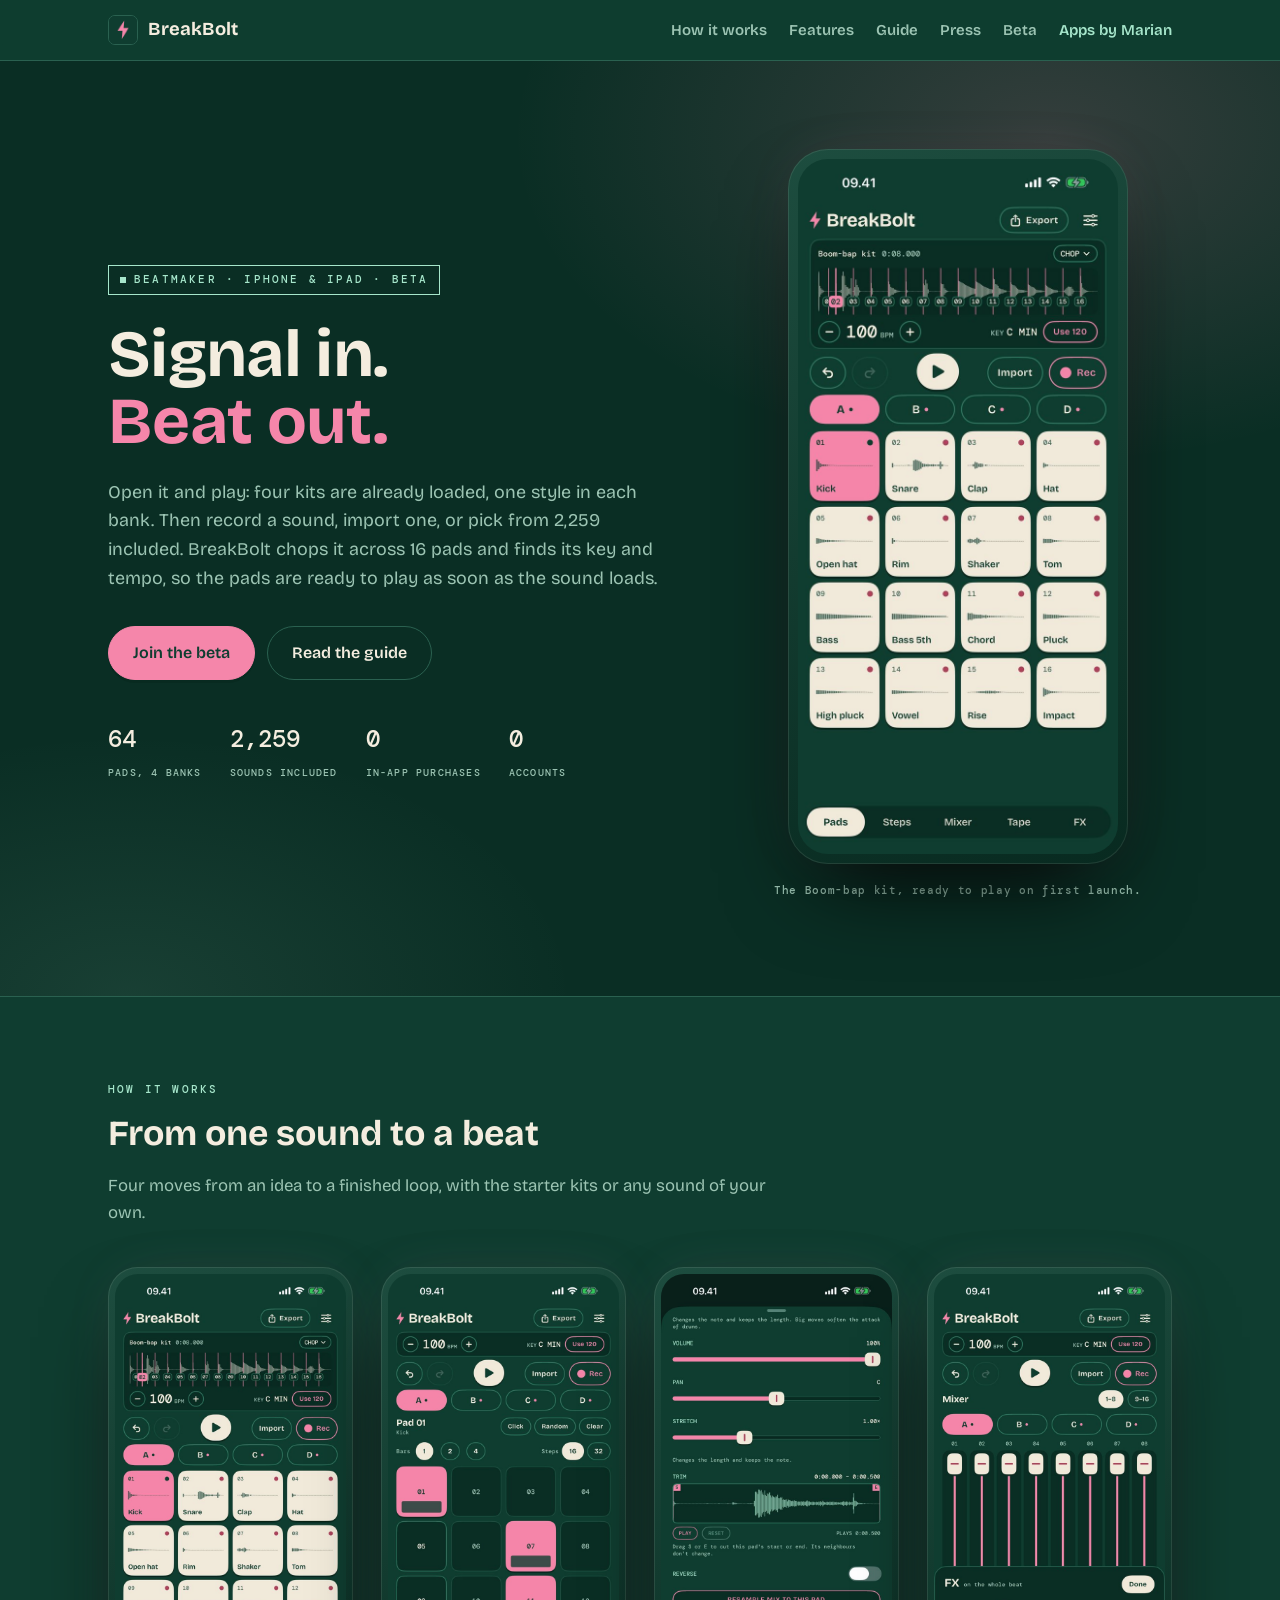
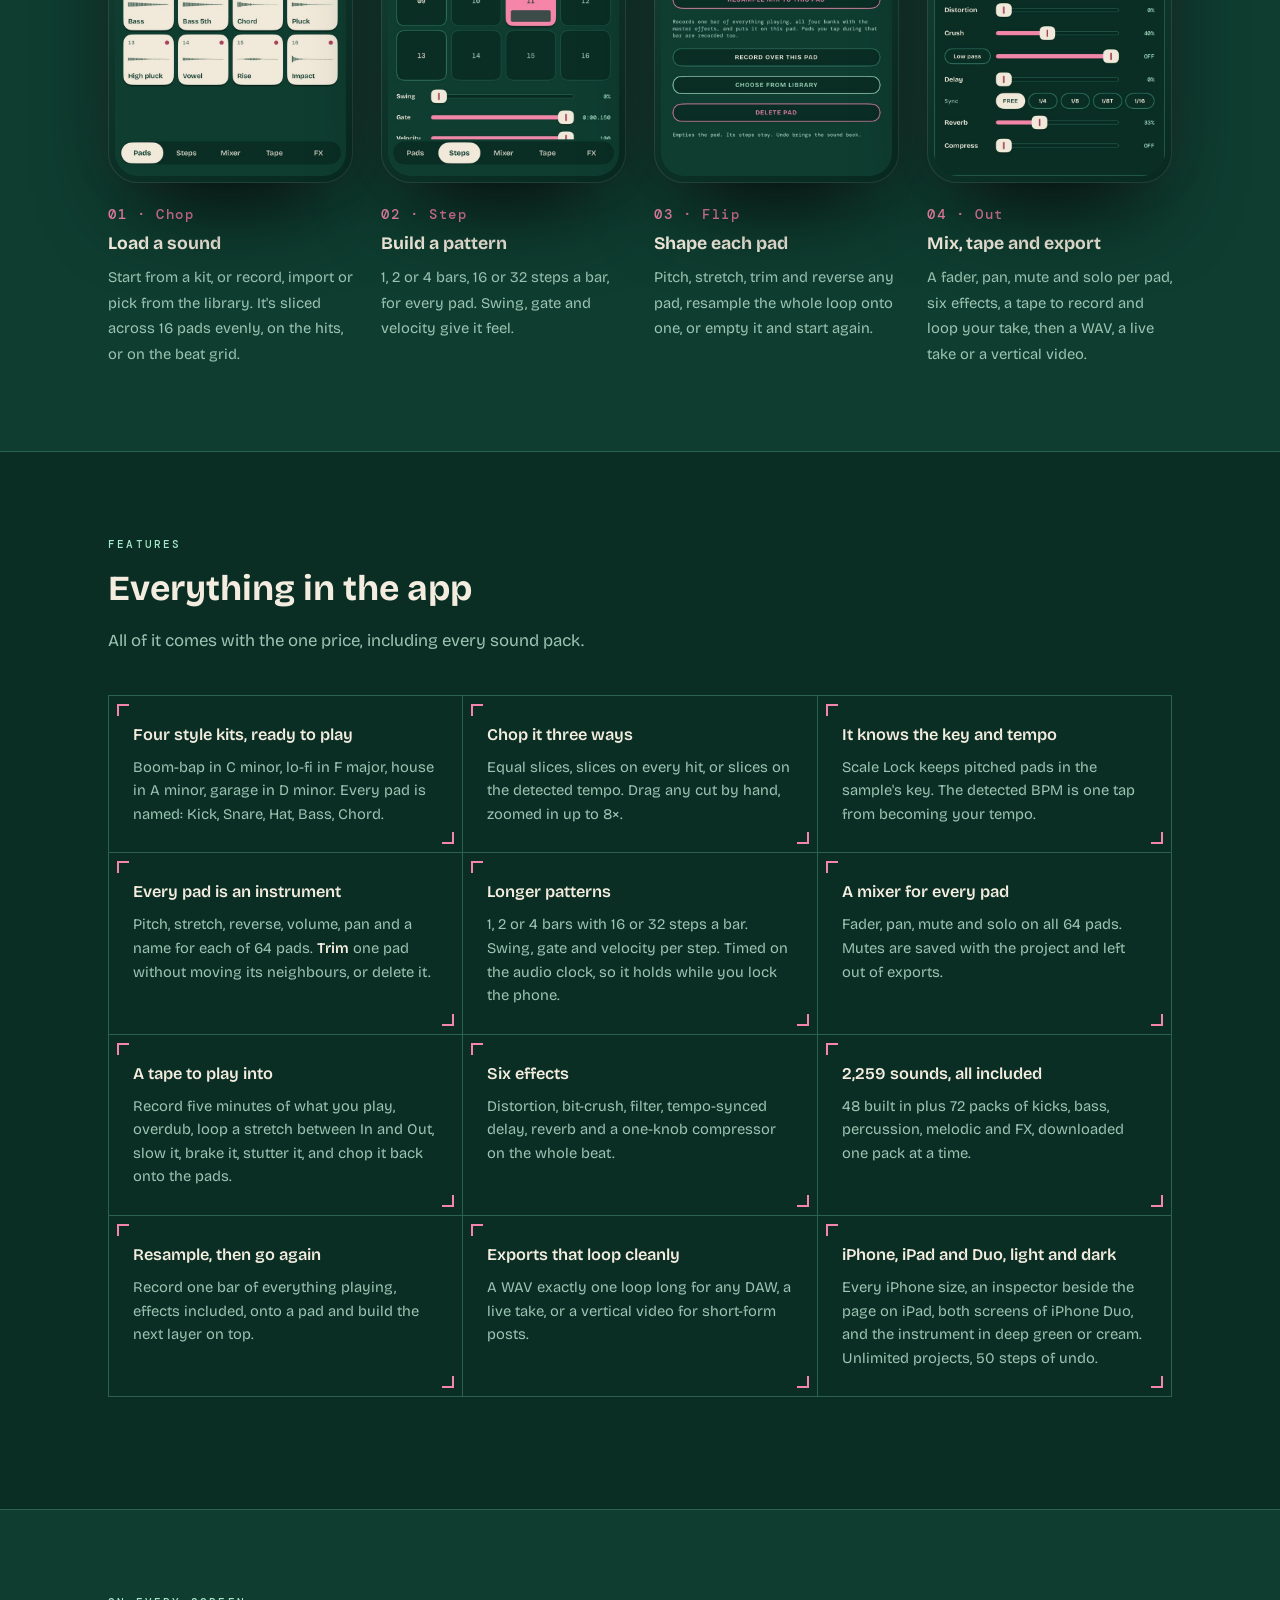
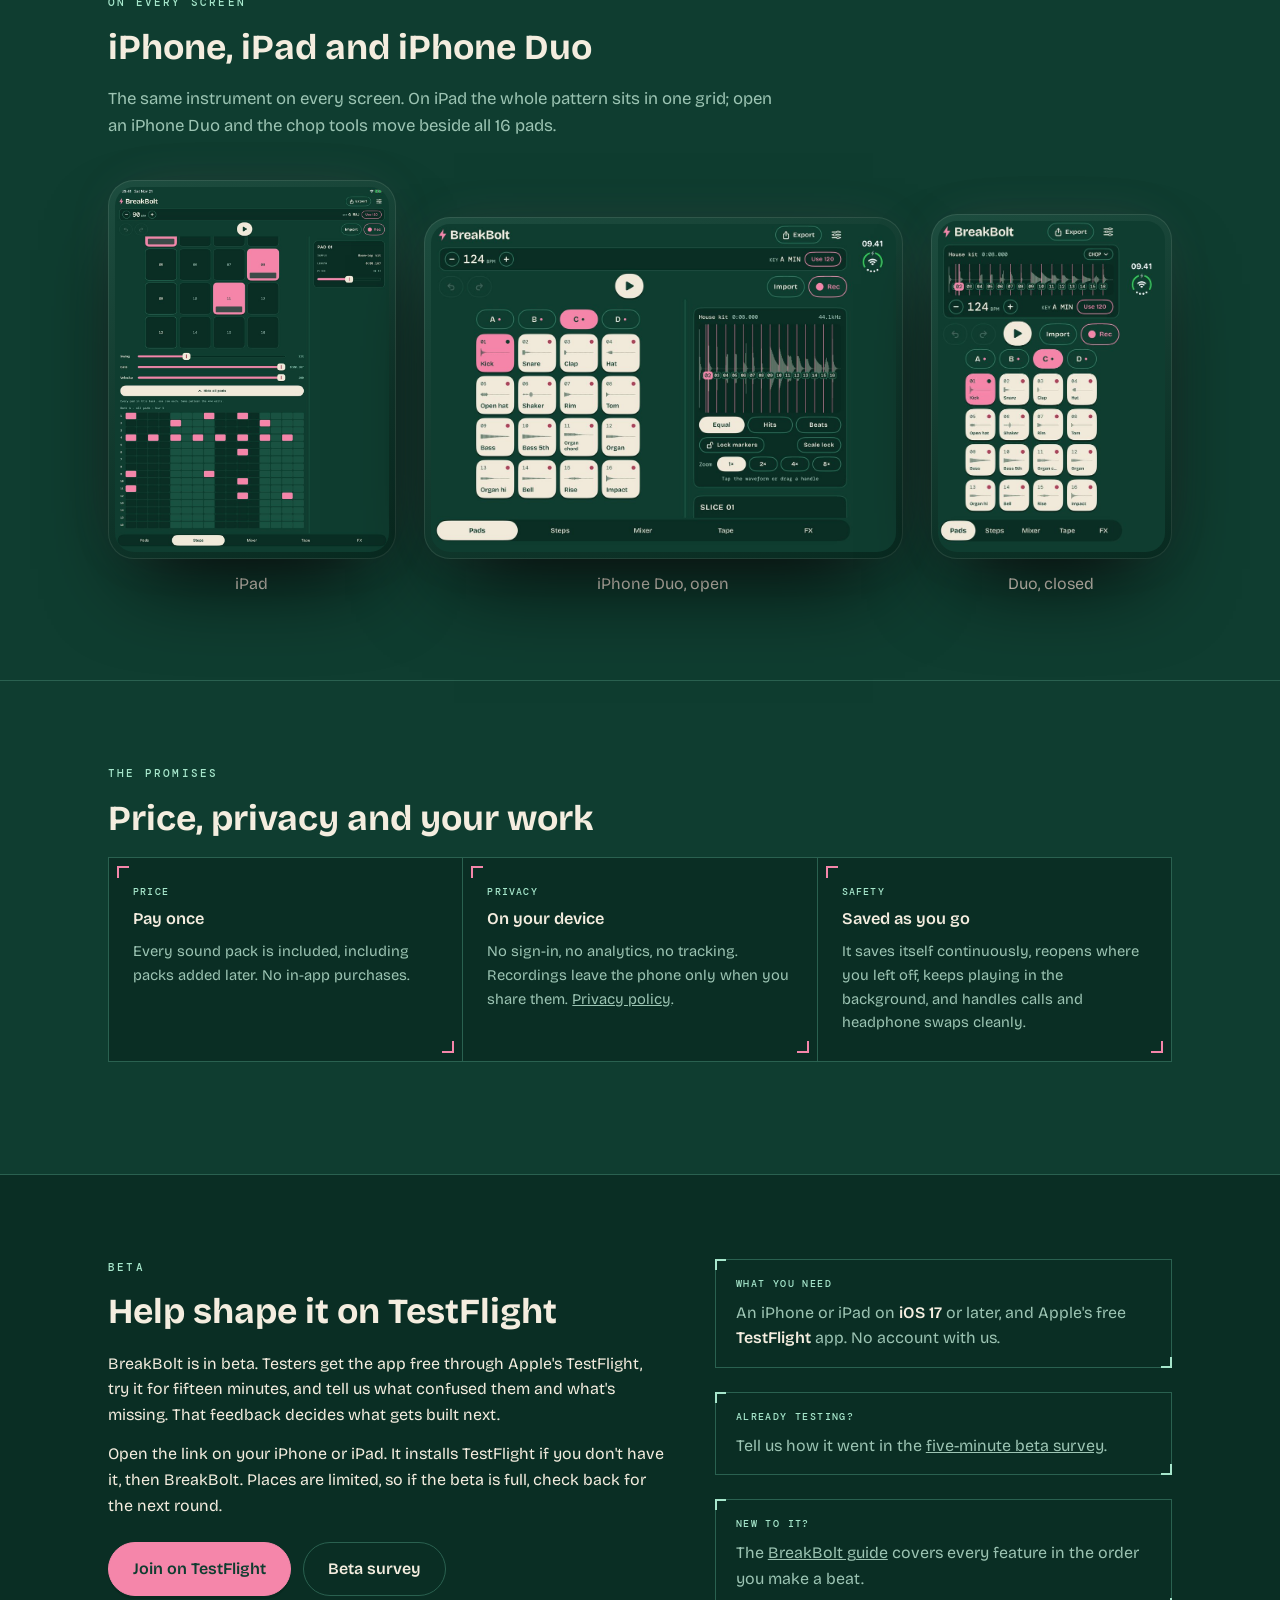
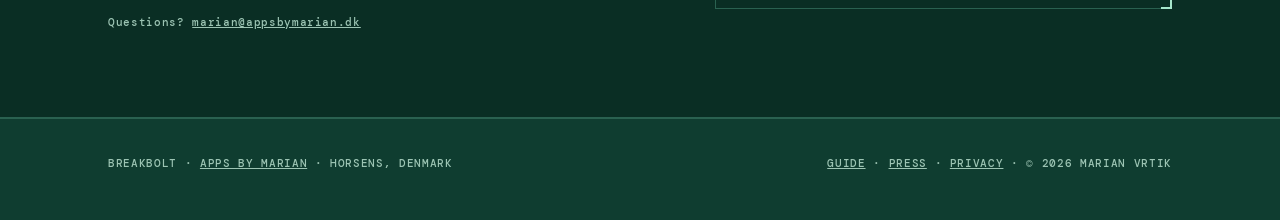
==== breakbolt/index.html @ 0536a969 "Version the stylesheet links so a CSS change shows at once GitHub Pages lets browsers keep style.css" ====
<!DOCTYPE html>
<html lang="en">
<head>
<meta charset="UTF-8">
<meta name="viewport" content="width=device-width, initial-scale=1.0">
<title>BreakBolt — Make beats from any sound</title>
<meta name="description" content="BreakBolt is a sample-chopping beatmaker for iPhone and iPad. Four style kits, any sound you record or import chopped across 16 pads, a step sequencer, mixer, tape and effects. No account, no subscription.">
<meta name="theme-color" content="#0F3D30">
<meta property="og:title" content="BreakBolt — Make beats from any sound">
<meta property="og:description" content="Chop any sound into 16 pads, tap out a beat, resample it, export it. On your iPhone or iPad.">
<meta property="og:image" content="https://appsbymarian.dk/breakbolt/assets/icon-1024.png">
<meta property="og:url" content="https://appsbymarian.dk/breakbolt/">
<link rel="icon" href="assets/icon-512.png" type="image/png">
<link rel="apple-touch-icon" href="assets/apple-touch-icon.png">
<link rel="preload" href="assets/fonts/BricolageGrotesque-Bold.ttf" as="font" type="font/ttf" crossorigin>
<link rel="stylesheet" href="style.css?v=20261121">
</head>
<body>

<header class="topbar">
  <div class="wrap">
    <a class="logo" href="./"><img src="assets/icon-512.png" alt="">BreakBolt</a>
    <nav class="topnav" aria-label="BreakBolt">
      <a href="#how">How it works</a>
      <a href="#features">Features</a>
      <a href="guide.html" class="keep">Guide</a>
      <a href="press.html" class="keep">Press</a>
      <a href="#beta" class="keep">Beta</a>
      <a href="../" class="studio">Apps by Marian</a>
    </nav>
  </div>
</header>

<main>

<section class="hero scanbg">
  <div class="wrap">
    <div>
      <p class="kicker">BEATMAKER · IPHONE &amp; IPAD · BETA</p>
      <h1 class="headline">Signal in.<br><span class="accent">Beat out.</span></h1>
      <p class="sub">Open it and play: four kits are already loaded, one style in each bank. Then record a sound, import one, or pick from 2,259 included. BreakBolt chops it across 16 pads and finds its key and tempo, so the pads are ready to play as soon as the sound loads.</p>
      <div class="cta-row">
        <a class="btn primary" href="https://testflight.apple.com/join/3ja1cPsu" rel="noopener">Join the beta</a>
        <a class="btn" href="guide.html">Read the guide</a>
      </div>
      <div class="stats">
        <div class="stat"><span class="n">64</span><span class="l">Pads, 4 banks</span></div>
        <div class="stat"><span class="n">2,259</span><span class="l">Sounds included</span></div>
        <div class="stat"><span class="n">0</span><span class="l">In-app purchases</span></div>
        <div class="stat"><span class="n">0</span><span class="l">Accounts</span></div>
      </div>
    </div>
    <div>
      <div class="device app">
        <div class="screen"><img src="assets/gm-pads.jpg" alt="BreakBolt's Pads page with the Boom-bap kit loaded: a chopped waveform above 16 named pads, Kick, Snare, Clap, Hat and more" fetchpriority="high"></div>
      </div>
      <p class="video-note">The Boom-bap kit, ready to play on first launch.</p>
    </div>
  </div>
</section>

<section id="how">
  <div class="wrap">
    <p class="eyebrow">HOW IT WORKS</p>
    <h2 class="h2">From one sound to a beat</h2>
    <p class="lead">Four moves from an idea to a finished loop, with the starter kits or any sound of your own.</p>
    <div class="flow">
      <figure>
        <div class="device app"><div class="screen"><img src="assets/gm-pads.jpg" alt="The Pads page: a waveform cut into 16 slices above 16 named pads" loading="lazy"></div></div>
        <figcaption><span class="n">01 · Chop</span><span class="t">Load a sound</span><span class="d">Start from a kit, or record, import or pick from the library. It's sliced across 16 pads evenly, on the hits, or on the beat grid.</span></figcaption>
      </figure>
      <figure>
        <div class="device app"><div class="screen"><img src="assets/gm-steps.jpg" alt="The Steps page: 16 steps for the selected pad, with bars, steps per bar, swing, gate and velocity" loading="lazy"></div></div>
        <figcaption><span class="n">02 · Step</span><span class="t">Build a pattern</span><span class="d">1, 2 or 4 bars, 16 or 32 steps a bar, for every pad. Swing, gate and velocity give it feel.</span></figcaption>
      </figure>
      <figure>
        <div class="device app"><div class="screen"><img src="assets/gm-pad.jpg" alt="A pad's settings: pitch, volume, pan, stretch, trim, reverse, resample, and delete pad" loading="lazy"></div></div>
        <figcaption><span class="n">03 · Flip</span><span class="t">Shape each pad</span><span class="d">Pitch, stretch, trim and reverse any pad, resample the whole loop onto one, or empty it and start again.</span></figcaption>
      </figure>
      <figure>
        <div class="device app"><div class="screen"><img src="assets/gm-fx.jpg" alt="The Mixer with a fader per pad, and the FX panel: distortion, crush, filter, delay, reverb and compress" loading="lazy"></div></div>
        <figcaption><span class="n">04 · Out</span><span class="t">Mix, tape and export</span><span class="d">A fader, pan, mute and solo per pad, six effects, a tape to record and loop your take, then a WAV, a live take or a vertical video.</span></figcaption>
      </figure>
    </div>
  </div>
</section>

<section id="features" class="scanbg">
  <div class="wrap">
    <p class="eyebrow">FEATURES</p>
    <h2 class="h2">Everything in the app</h2>
    <p class="lead">All of it comes with the one price, including every sound pack.</p>
    <div class="fgrid">
      <div class="fcard"><p class="ft">Four style kits, ready to play</p><p class="fd">Boom-bap in C minor, lo-fi in F major, house in A minor, garage in D minor. Every pad is named: Kick, Snare, Hat, Bass, Chord.</p></div>
      <div class="fcard"><p class="ft">Chop it three ways</p><p class="fd">Equal slices, slices on every hit, or slices on the detected tempo. Drag any cut by hand, zoomed in up to 8×.</p></div>
      <div class="fcard"><p class="ft">It knows the key and tempo</p><p class="fd">Scale Lock keeps pitched pads in the sample's key. The detected BPM is one tap from becoming your tempo.</p></div>
      <div class="fcard"><p class="ft">Every pad is an instrument</p><p class="fd">Pitch, stretch, reverse, volume, pan and a name for each of 64 pads. <b>Trim</b> one pad without moving its neighbours, or delete it.</p></div>
      <div class="fcard"><p class="ft">Longer patterns</p><p class="fd">1, 2 or 4 bars with 16 or 32 steps a bar. Swing, gate and velocity per step. Timed on the audio clock, so it holds while you lock the phone.</p></div>
      <div class="fcard"><p class="ft">A mixer for every pad</p><p class="fd">Fader, pan, mute and solo on all 64 pads. Mutes are saved with the project and left out of exports.</p></div>
      <div class="fcard"><p class="ft">A tape to play into</p><p class="fd">Record five minutes of what you play, overdub, loop a stretch between In and Out, slow it, brake it, stutter it, and chop it back onto the pads.</p></div>
      <div class="fcard"><p class="ft">Six effects</p><p class="fd">Distortion, bit-crush, filter, tempo-synced delay, reverb and a one-knob compressor on the whole beat.</p></div>
      <div class="fcard"><p class="ft">2,259 sounds, all included</p><p class="fd">48 built in plus 72 packs of kicks, bass, percussion, melodic and FX, downloaded one pack at a time.</p></div>
      <div class="fcard"><p class="ft">Resample, then go again</p><p class="fd">Record one bar of everything playing, effects included, onto a pad and build the next layer on top.</p></div>
      <div class="fcard"><p class="ft">Exports that loop cleanly</p><p class="fd">A WAV exactly one loop long for any DAW, a live take, or a vertical video for short-form posts.</p></div>
      <div class="fcard"><p class="ft">iPhone, iPad and Duo, light and dark</p><p class="fd">Every iPhone size, an inspector beside the page on iPad, both screens of iPhone Duo, and the instrument in deep green or cream. Unlimited projects, 50 steps of undo.</p></div>
    </div>
  </div>
</section>

<section id="screens">
  <div class="wrap">
    <p class="eyebrow">ON EVERY SCREEN</p>
    <h2 class="h2">iPhone, iPad and iPhone Duo</h2>
    <p class="lead">The same instrument on every screen. On iPad the whole pattern sits in one grid; open an iPhone Duo and the chop tools move beside all 16 pads.</p>
    <div class="screens">
      <figure>
        <div class="device ipad"><div class="screen"><img src="assets/gm-ipad.jpg" alt="BreakBolt on iPad: the boom-bap pattern with every pad's row in one grid" loading="lazy"></div></div>
        <figcaption><span class="t">iPad</span></figcaption>
      </figure>
      <figure>
        <div class="device duo-open"><div class="screen"><img src="assets/gm-duo-open.jpg" alt="BreakBolt on an open iPhone Duo: 16 named pads beside the chop waveform" loading="lazy"></div></div>
        <figcaption><span class="t">iPhone Duo, open</span></figcaption>
      </figure>
      <figure>
        <div class="device duo-closed"><div class="screen"><img src="assets/gm-duo-closed.jpg" alt="BreakBolt on the iPhone Duo's outer screen: all 16 pads" loading="lazy"></div></div>
        <figcaption><span class="t">Duo, closed</span></figcaption>
      </figure>
    </div>
  </div>
</section>

<section>
  <div class="wrap">
    <p class="eyebrow">THE PROMISES</p>
    <h2 class="h2">Price, privacy and your work</h2>
    <div class="fgrid">
      <div class="fcard"><p class="tag">Price</p><p class="ft">Pay once</p><p class="fd">Every sound pack is included, including packs added later. No in-app purchases.</p></div>
      <div class="fcard"><p class="tag">Privacy</p><p class="ft">On your device</p><p class="fd">No sign-in, no analytics, no tracking. Recordings leave the phone only when you share them. <a href="privacy.html">Privacy policy</a>.</p></div>
      <div class="fcard"><p class="tag">Safety</p><p class="ft">Saved as you go</p><p class="fd">It saves itself continuously, reopens where you left off, keeps playing in the background, and handles calls and headphone swaps cleanly.</p></div>
    </div>
  </div>
</section>

<section id="beta" class="scanbg">
  <div class="wrap beta">
    <div>
      <p class="eyebrow">BETA</p>
      <h2 class="h2">Help shape it on TestFlight</h2>
      <div class="prose">
        <p>BreakBolt is in beta. Testers get the app free through Apple's TestFlight, try it for fifteen minutes, and tell us what confused them and what's missing. That feedback decides what gets built next.</p>
        <p>Open the link on your iPhone or iPad. It installs TestFlight if you don't have it, then BreakBolt. Places are limited, so if the beta is full, check back for the next round.</p>
      </div>
      <div class="cta-row" style="margin:24px 0 0">
        <a class="btn primary" href="https://testflight.apple.com/join/3ja1cPsu" rel="noopener">Join on TestFlight</a>
        <a class="btn" href="https://forms.gle/en4h8hS5GENnsrTa8" rel="noopener">Beta survey</a>
      </div>
      <p class="video-note" style="text-align:left">Questions? <a href="mailto:marian@appsbymarian.dk">marian@appsbymarian.dk</a></p>
    </div>
    <div>
      <div class="note">
        <p class="nl">What you need</p>
        <p>An iPhone or iPad on <b>iOS 17</b> or later, and Apple's free <b>TestFlight</b> app. No account with us.</p>
      </div>
      <div class="note">
        <p class="nl">Already testing?</p>
        <p>Tell us how it went in the <a href="https://forms.gle/en4h8hS5GENnsrTa8" rel="noopener">five-minute beta survey</a>.</p>
      </div>
      <div class="note">
        <p class="nl">New to it?</p>
        <p>The <a href="guide.html">BreakBolt guide</a> covers every feature in the order you make a beat.</p>
      </div>
    </div>
  </div>
</section>

</main>

<footer class="sitefoot">
  <div class="wrap">
    <p>BREAKBOLT · <a href="../">APPS BY MARIAN</a> · HORSENS, DENMARK</p>
    <p><a href="guide.html">GUIDE</a> · <a href="press.html">PRESS</a> · <a href="privacy.html">PRIVACY</a> · © <span id="year">2026</span> MARIAN VRTIK</p>
  </div>
</footer>

<script>
  document.getElementById('year').textContent = new Date().getFullYear();
</script>

</body>
</html>
---- breakbolt/style.css ----
@font-face { font-family: "Bricolage Grotesque"; src: url(assets/fonts/BricolageGrotesque-Regular.ttf) format("truetype"); font-weight: 400; font-display: swap; }
@font-face { font-family: "Bricolage Grotesque"; src: url(assets/fonts/BricolageGrotesque-SemiBold.ttf) format("truetype"); font-weight: 500 600; font-display: swap; }
@font-face { font-family: "Bricolage Grotesque"; src: url(assets/fonts/BricolageGrotesque-Bold.ttf) format("truetype"); font-weight: 700; font-display: swap; }
@font-face { font-family: "DM Mono"; src: url(assets/fonts/DMMono-Medium.ttf) format("truetype"); font-weight: 400 500; font-display: swap; }
/* BreakBolt site: the app's "Green Machine" look, the dark theme of the
     instrument. Deep green body, cream keys and text, one pink accent for
     whatever is lit, mint for readouts. Same tokens as Sources/Design/Theme.swift. */
  :root {
    --void: #0F3D30;
    --panel: #0A2E24;
    --panel-2: #0C3529;
    --line: #2A6150;
    --signal: #F586AA;
    --signal-dim: #F586AA2E;
    --structure: #A6E6CB;
    --paper: #F4EDDF;
    --dim: #9CC4B3;
    --good: #A6E6CB;
    --warn: #F5C98A;
    --display: "Bricolage Grotesque", system-ui, sans-serif;
    --mono: "DM Mono", ui-monospace, "SF Mono", Menlo, monospace;
    color-scheme: dark;
  }
  * { box-sizing: border-box; }

  body {
    margin: 0;
    background: var(--void);
    color: var(--paper);
    font-family: var(--display);
    line-height: 1.6;
    -webkit-font-smoothing: antialiased;
  }
  .mono { font-family: var(--mono); }
  a { color: inherit; }
  :focus-visible { outline: 2px solid var(--structure); outline-offset: 2px; }

  .scanbg { background: var(--panel); }

  .wrap { max-width: 1120px; margin: 0 auto; padding-inline: 28px; }
  @media (max-width: 520px) { .wrap { padding-inline: 16px; } }

  /* ---------- HERO ---------- */
  .hero {
    position: relative;
    overflow: hidden;
    padding-block: 88px 96px;
    border-bottom: 1px solid var(--line);
  }
  .hero::before {
    content: "";
    position: absolute;
    inset: 0;
    background:
      radial-gradient(60% 50% at 82% 8%, var(--signal-dim), transparent 70%),
      radial-gradient(50% 40% at 10% 100%, #A6E6CB18, transparent 70%);
    pointer-events: none;
  }
  .hero .wrap {
    position: relative;
    display: grid;
    grid-template-columns: 1.15fr 0.85fr;
    gap: 56px;
    align-items: center;
  }
  .hero .wrap > * { min-width: 0; }
  @media (max-width: 860px) { .hero .wrap { grid-template-columns: 1fr; } .hero { padding-block: 56px 64px; } }

  .kicker {
    display: inline-flex;
    align-items: center;
    gap: 8px;
    font-family: var(--mono);
    font-size: 11px;
    letter-spacing: 0.2em;
    color: var(--structure);
    border: 1px solid var(--structure);
    padding: 5px 11px;
    margin: 0 0 26px;
  }
  .kicker::before { content: ""; width: 6px; height: 6px; background: var(--structure); display: inline-block; }

  h1.headline {
    font-size: clamp(2.4rem, 5.6vw, 4.1rem);
    font-weight: 700;
    letter-spacing: -0.01em;
    line-height: 1.03;
    margin: 0 0 22px;
    text-wrap: balance;
  }
  h1.headline .accent { color: var(--signal); }
  .sub { font-size: 1.12rem; color: var(--dim); max-width: 46ch; margin: 0 0 34px; }

  .stats { display: flex; gap: 28px; flex-wrap: wrap; }
  .stat .n { font-family: var(--mono); font-size: 1.5rem; color: var(--paper); display: block; font-variant-numeric: tabular-nums; }
  .stat .l { font-family: var(--mono); font-size: 10px; letter-spacing: 0.12em; color: var(--dim); text-transform: uppercase; }

  /* ---------- SECTIONS ---------- */
  section { padding-block: 84px; border-bottom: 1px solid var(--line); }
  section.tight { padding-block: 64px; }
  @media (max-width: 640px) { section { padding-block: 56px; } }
  .eyebrow {
    font-family: var(--mono);
    font-size: 11px;
    letter-spacing: 0.2em;
    text-transform: uppercase;
    color: var(--structure);
    margin: 0 0 16px;
  }
  .eyebrow .n { color: var(--signal); margin-right: 10px; }
  h2.h2 {
    font-size: clamp(1.6rem, 3.4vw, 2.2rem);
    font-weight: 700;
    line-height: 1.15;
    margin: 0 0 18px;
    text-wrap: balance;
  }
  h3.h3 {
    font-size: 1.12rem;
    font-weight: 600;
    margin: 36px 0 12px;
  }
  .lead { color: var(--dim); font-size: 1.05rem; max-width: 62ch; margin: 0 0 40px; }

  .prose { max-width: 68ch; }
  .prose p { margin: 0 0 14px; }
  .prose ul { margin: 0 0 18px; padding-left: 1.2em; }
  .prose li { margin-bottom: 8px; }
  .prose strong, .hl { color: var(--signal); font-weight: 600; }

  .kbd {
    font-family: var(--mono);
    font-size: 0.82em;
    background: var(--panel-2);
    border: 1px solid var(--line);
    padding: 1px 6px;
    white-space: nowrap;
  }

  /* feature grid with reticle corners */
  .fgrid {
    display: grid;
    grid-template-columns: repeat(3, 1fr);
    gap: 1px;
    background: var(--line);
    border: 1px solid var(--line);
    margin: 0 0 28px;
  }
  .fgrid.two { grid-template-columns: repeat(2, 1fr); }
  @media (max-width: 760px) { .fgrid { grid-template-columns: repeat(2, 1fr); } }
  @media (max-width: 480px) { .fgrid, .fgrid.two { grid-template-columns: 1fr; } }
  .fcard { position: relative; background: var(--panel); padding: 26px 24px; min-width: 0; }
  .fcard::before, .fcard::after { content: ""; position: absolute; width: 10px; height: 10px; }
  .fcard::before { top: 8px; left: 8px; border-top: 2px solid var(--signal); border-left: 2px solid var(--signal); }
  .fcard::after { bottom: 8px; right: 8px; border-bottom: 2px solid var(--signal); border-right: 2px solid var(--signal); }
  .fcard .ft { font-size: 1.02rem; font-weight: 600; margin: 0 0 8px; }
  .fcard .fd { color: var(--dim); font-size: 0.92rem; margin: 0; }
  .fcard .fd b { color: var(--paper); font-weight: 600; }
  .fcard .tag { font-family: var(--mono); font-size: 10px; letter-spacing: 0.12em; color: var(--structure); text-transform: uppercase; margin: 0 0 6px; }

  /* callout with cyan reticle */
  .note {
    position: relative;
    border: 1px solid var(--line);
    background: var(--panel);
    padding: 16px 20px;
    margin: 0 0 24px;
    max-width: 68ch;
  }
  .note::before, .note::after { content: ""; position: absolute; width: 9px; height: 9px; }
  .note::before { top: -1px; left: -1px; border-top: 2px solid var(--structure); border-left: 2px solid var(--structure); }
  .note::after { bottom: -1px; right: -1px; border-bottom: 2px solid var(--structure); border-right: 2px solid var(--structure); }
  .note .nl { font-family: var(--mono); font-size: 10px; letter-spacing: 0.14em; color: var(--structure); text-transform: uppercase; margin: 0 0 8px; }
  .note p { margin: 0; color: var(--dim); }
  .note p + p { margin-top: 8px; }
  .note b { color: var(--paper); font-weight: 600; }

  /* spec sheet: label / value rows */
  .specsheet { border: 1px solid var(--line); background: var(--panel); margin: 0 0 28px; }
  .specsheet .row {
    display: grid;
    grid-template-columns: 200px 1fr;
    gap: 20px;
    padding: 14px 20px;
    border-bottom: 1px solid var(--line);
    font-size: 0.92rem;
  }
  .specsheet .row > * { min-width: 0; }
  .specsheet .row:last-child { border-bottom: none; }
  @media (max-width: 640px) { .specsheet .row { grid-template-columns: 1fr; gap: 4px; } }
  .specsheet .k { font-family: var(--mono); color: var(--structure); font-size: 0.86rem; }
  .specsheet .v { color: var(--paper); }
  .specsheet .v .dim, .dim { color: var(--dim); }

  ol.steps { list-style: none; margin: 0 0 28px; padding: 0; counter-reset: step; max-width: 78ch; }
  ol.steps li {
    counter-increment: step;
    display: grid;
    grid-template-columns: 34px 1fr;
    gap: 14px;
    padding: 14px 0;
    border-bottom: 1px solid var(--line);
  }
  ol.steps li:last-child { border-bottom: none; }
  ol.steps li::before { content: counter(step, decimal-leading-zero); font-family: var(--mono); color: var(--signal); font-size: 0.9rem; }
  ol.steps li p { margin: 0; color: var(--dim); font-size: 0.92rem; }
  ol.steps li strong { color: var(--paper); }

  footer.foot {
    padding-block: 40px 60px;
    font-family: var(--mono);
    font-size: 11px;
    color: var(--dim);
    letter-spacing: 0.06em;
    text-align: center;
  }

  @media (prefers-reduced-motion: reduce) { * { transition: none !important; } }

  /* ---------- HANDBOOK ONLY ---------- */
  nav.toc {
    position: relative;
    border: 1px solid var(--line);
    background: var(--panel);
    padding: 16px 10px 12px;
  }
  nav.toc::before, nav.toc::after { content: ""; position: absolute; width: 10px; height: 10px; }
  nav.toc::before { top: -1px; left: -1px; border-top: 2px solid var(--signal); border-left: 2px solid var(--signal); }
  nav.toc::after { bottom: -1px; right: -1px; border-bottom: 2px solid var(--signal); border-right: 2px solid var(--signal); }
  nav.toc .toc-head { font-family: var(--mono); font-size: 10px; letter-spacing: 0.16em; color: var(--dim); margin: 0 10px 8px; }
  nav.toc ol { list-style: none; margin: 0; padding: 0; display: grid; grid-template-columns: 1fr 1fr; gap: 0 6px; }
  @media (max-width: 420px) { nav.toc ol { grid-template-columns: 1fr; } }
  nav.toc a { display: flex; gap: 10px; align-items: baseline; padding: 6px 10px; text-decoration: none; font-size: 0.88rem; }
  nav.toc a:hover, nav.toc a:focus-visible { background: var(--panel-2); color: var(--signal); outline: none; }
  nav.toc a .n { font-family: var(--mono); color: var(--signal); font-size: 0.78rem; flex-shrink: 0; }

  section[id] { scroll-margin-top: 12px; }
  .new {
    font-family: var(--mono);
    font-size: 10px;
    letter-spacing: 0.12em;
    color: var(--good);
    border: 1px solid var(--good);
    padding: 1px 6px;
    margin-left: 8px;
    vertical-align: 3px;
  }

  /* "Why it works this way": the design reasoning behind a step, in the
     signal colour so it reads apart from the cyan how-to notes. */
  .why {
    position: relative;
    border: 1px solid var(--line);
    border-left: 2px solid var(--signal);
    background: var(--panel);
    padding: 16px 20px;
    margin: 8px 0 0;
    max-width: 68ch;
  }
  .why .nl { font-family: var(--mono); font-size: 10px; letter-spacing: 0.14em; color: var(--signal); text-transform: uppercase; margin: 0 0 8px; }
  .why p { margin: 0; color: var(--dim); }
  .why p + p { margin-top: 8px; }
  .why b { color: var(--paper); font-weight: 600; }

/* ---------- SITE CHROME ---------- */
html { scroll-behavior: smooth; }
body { background: var(--void); }
img, video { max-width: 100%; }

.topbar {
  position: sticky;
  top: 0;
  z-index: 20;
  background: rgba(15, 61, 48, 0.9);
  backdrop-filter: blur(10px);
  -webkit-backdrop-filter: blur(10px);
  border-bottom: 1px solid var(--line);
}
.topbar .wrap { display: flex; align-items: center; justify-content: space-between; gap: 16px; height: 60px; }
.logo { display: inline-flex; align-items: center; gap: 10px; text-decoration: none; font-weight: 700; font-size: 1.15rem; white-space: nowrap; flex-shrink: 0; }
.logo img { width: 30px; height: 30px; border-radius: 7px; border: 1px solid var(--line); }
.topnav { display: flex; gap: 22px; align-items: center; font-family: var(--display); font-weight: 500; font-size: 15px; }
.topnav a { text-decoration: none; color: var(--dim); padding-block: 12px; }
.topnav a:hover, .topnav a[aria-current="page"] { color: var(--paper); }
.topnav .studio { color: var(--structure); }
@media (max-width: 720px) { .topnav a:not(.keep) { display: none; } .topnav { gap: 14px; font-size: 14px; } }

.btn {
  display: inline-flex; align-items: center; gap: 10px;
  font-family: var(--display); font-weight: 600; font-size: 1rem;
  padding: 13px 24px; text-decoration: none; border: 1.5px solid var(--line); border-radius: 999px; background: var(--panel); color: var(--paper);
  cursor: pointer; transition: border-color .15s, color .15s, background .15s;
}
.btn:hover { border-color: var(--paper); }
.btn.primary { background: var(--signal); border-color: var(--signal); color: var(--void); }
.btn.primary:hover { background: #F8A0BE; }
.btn.primary { box-shadow: 0 3px 0 #082A20; }
.cta-row { display: flex; flex-wrap: wrap; gap: 12px; margin: 0 0 40px; }

/* ---------- PHONE + VIDEO ---------- */
.device {
  position: relative;
  width: min(340px, 80vw);
  max-width: 100%;
  margin: 0 auto;
  padding: 10px;
  border-radius: 40px;
  background: linear-gradient(160deg, #1d4d3f, #082A20);
  box-shadow: 0 40px 90px -30px #000, 0 0 0 1px #F4EDDF1A inset, 0 0 60px -20px var(--signal-dim);
}
.device .screen { border-radius: 30px; overflow: hidden; background: #000; aspect-ratio: 1080 / 1920; }
.device.app .screen { aspect-ratio: 1320 / 2868; }
.device.app.legacy .screen { aspect-ratio: 1206 / 2622; }
.device video, .device img { display: block; width: 100%; height: 100%; object-fit: cover; }
.sound-toggle {
  position: absolute; right: 22px; bottom: 22px; z-index: 2;
  font-family: var(--mono); font-size: 11px; letter-spacing: 0.14em; text-transform: uppercase;
  color: var(--paper); background: rgba(15, 61, 48, 0.82); border: 1px solid var(--signal); border-radius: 999px; padding: 8px 12px; cursor: pointer;
}
.sound-toggle[aria-pressed="true"] { color: var(--void); background: var(--signal); }
.video-note { text-align: center; font-family: var(--mono); font-size: 11px; color: var(--dim); letter-spacing: 0.06em; margin: 18px 0 0; }

/* ---------- FLOW (the four moves) ---------- */
.flow { display: grid; grid-template-columns: repeat(4, 1fr); gap: 28px; }
@media (max-width: 960px) { .flow { grid-template-columns: repeat(2, 1fr); } }
@media (max-width: 560px) { .flow { grid-template-columns: 1fr; max-width: 340px; margin: 0 auto; } }
.flow figure { margin: 0; min-width: 0; }
.flow .device { width: 100%; padding: 7px; border-radius: 30px; }
.flow .device .screen { border-radius: 23px; }
.flow figcaption { margin-top: 18px; }
.flow .n { font-family: var(--mono); color: var(--signal); font-size: 0.85rem; letter-spacing: 0.12em; }
.flow .t { display: block; font-weight: 700; font-size: 1.1rem; margin: 4px 0 6px; }
.flow .d { color: var(--dim); font-size: 0.92rem; }

/* ---------- BETA ---------- */
.beta { display: grid; grid-template-columns: 1.1fr 0.9fr; gap: 48px; align-items: start; }
.beta > * { min-width: 0; }
@media (max-width: 860px) { .beta { grid-template-columns: 1fr; } }
.copyline { display: flex; flex-wrap: wrap; gap: 10px; align-items: center; margin: 18px 0 0; }
.copyline code { font-family: var(--mono); font-size: 1.05rem; color: var(--paper); background: var(--panel-2); border: 1px solid var(--line); padding: 10px 14px; user-select: all; overflow-wrap: anywhere; }

/* ---------- FOOTER ---------- */
.sitefoot { border-top: 1px solid var(--line); padding-block: 36px 48px; }
.sitefoot .wrap { display: flex; flex-wrap: wrap; justify-content: space-between; gap: 12px; font-family: var(--mono); font-size: 11px; letter-spacing: 0.06em; color: var(--dim); }
.sitefoot a { color: var(--dim); }
.sitefoot a:hover { color: var(--paper); }
.sitefoot p { margin: 0; }

/* ---------- POLICY ---------- */
.policy .prose h2 { font-size: 1.25rem; margin: 36px 0 10px; }
.policy .prose a { color: var(--structure); }
.updated { font-family: var(--mono); font-size: 12px; color: var(--dim); letter-spacing: 0.08em; margin: 0 0 32px; }

/* ---------- PRESS ---------- */
.specsheet a, .press-video a:not(.btn), .flow .dl, .press-icon a { color: var(--structure); }
.press-icon { margin: 0 auto; max-width: 320px; text-align: center; }
.press-icon img { display: block; width: 100%; height: auto; border-radius: 22%; border: 1px solid var(--line); box-shadow: 0 30px 80px -30px #000, 0 0 70px -20px var(--signal-dim); }
.press-icon figcaption { margin-top: 18px; font-family: var(--mono); font-size: 11px; letter-spacing: 0.06em; }

.copyblock { position: relative; border: 1px solid var(--line); background: var(--panel); margin: 0 0 16px; max-width: 78ch; }
.copyblock::before { content: ""; position: absolute; top: -1px; left: -1px; width: 9px; height: 9px; border-top: 2px solid var(--signal); border-left: 2px solid var(--signal); }
.cb-head { display: flex; justify-content: space-between; align-items: center; gap: 12px; padding: 10px 16px; border-bottom: 1px solid var(--line); }
.cb-name { font-family: var(--mono); font-size: 11px; letter-spacing: 0.14em; text-transform: uppercase; color: var(--structure); }
.cb-body { margin: 0; padding: 16px; color: var(--paper); }
.copybtn { font-family: var(--mono); font-size: 11px; letter-spacing: 0.14em; color: var(--paper); background: var(--panel-2); border: 1px solid var(--line); padding: 5px 10px; cursor: pointer; }
.copybtn:hover { border-color: var(--signal); color: var(--signal); }

.featlist { list-style: none; margin: 0; padding: 0; display: grid; grid-template-columns: repeat(2, 1fr); gap: 0 40px; max-width: 1000px; }
@media (max-width: 760px) { .featlist { grid-template-columns: 1fr; } }
.featlist li { position: relative; padding: 11px 0 11px 22px; border-bottom: 1px solid var(--line); color: var(--dim); font-size: 0.95rem; min-width: 0; }
.featlist li::before { content: ""; position: absolute; left: 0; top: 1.15em; width: 8px; height: 8px; background: var(--signal); }

.flow .dl { display: inline-block; font-family: var(--mono); font-size: 11px; letter-spacing: 0.08em; }
.press-video { display: grid; grid-template-columns: 220px 1fr; gap: 32px; align-items: center; margin-top: 56px; border: 1px solid var(--line); background: var(--panel); padding: 24px; }
.press-video > * { min-width: 0; }
@media (max-width: 640px) { .press-video { grid-template-columns: 1fr; } .press-video .poster { max-width: 220px; } }
.press-video .poster img { display: block; width: 100%; border-radius: 14px; border: 1px solid var(--line); }
.press-video .ft { font-weight: 600; font-size: 1.05rem; margin: 0 0 8px; }
.press-video .dim { margin: 0 0 18px; max-width: 60ch; }

/* On every screen: iPad, open Duo, closed Duo side by side. The closed
   Duo's outer screen is the left half of the open one (466 vs 951pt wide,
   about the same height), so its column is half the open one's. */
.screens { display: grid; grid-template-columns: 0.9fr 1.5fr 0.755fr; gap: 28px; align-items: end; margin-top: 36px; }
.screens figure { margin: 0; }
.screens .device { width: 100%; padding: 7px; border-radius: 26px; }
.screens .device .screen { border-radius: 19px; }
.device.ipad .screen { aspect-ratio: 2064 / 2752; }
.device.duo-open .screen { aspect-ratio: 2853 / 2007; }
.device.duo-closed .screen { aspect-ratio: 1398 / 2034; }
.screens figcaption { margin-top: 12px; text-align: center; }
@media (max-width: 760px) {
  .screens { grid-template-columns: 1fr; gap: 24px; }
  .screens figure:nth-child(3) { width: 51%; margin: 0 auto; }
}
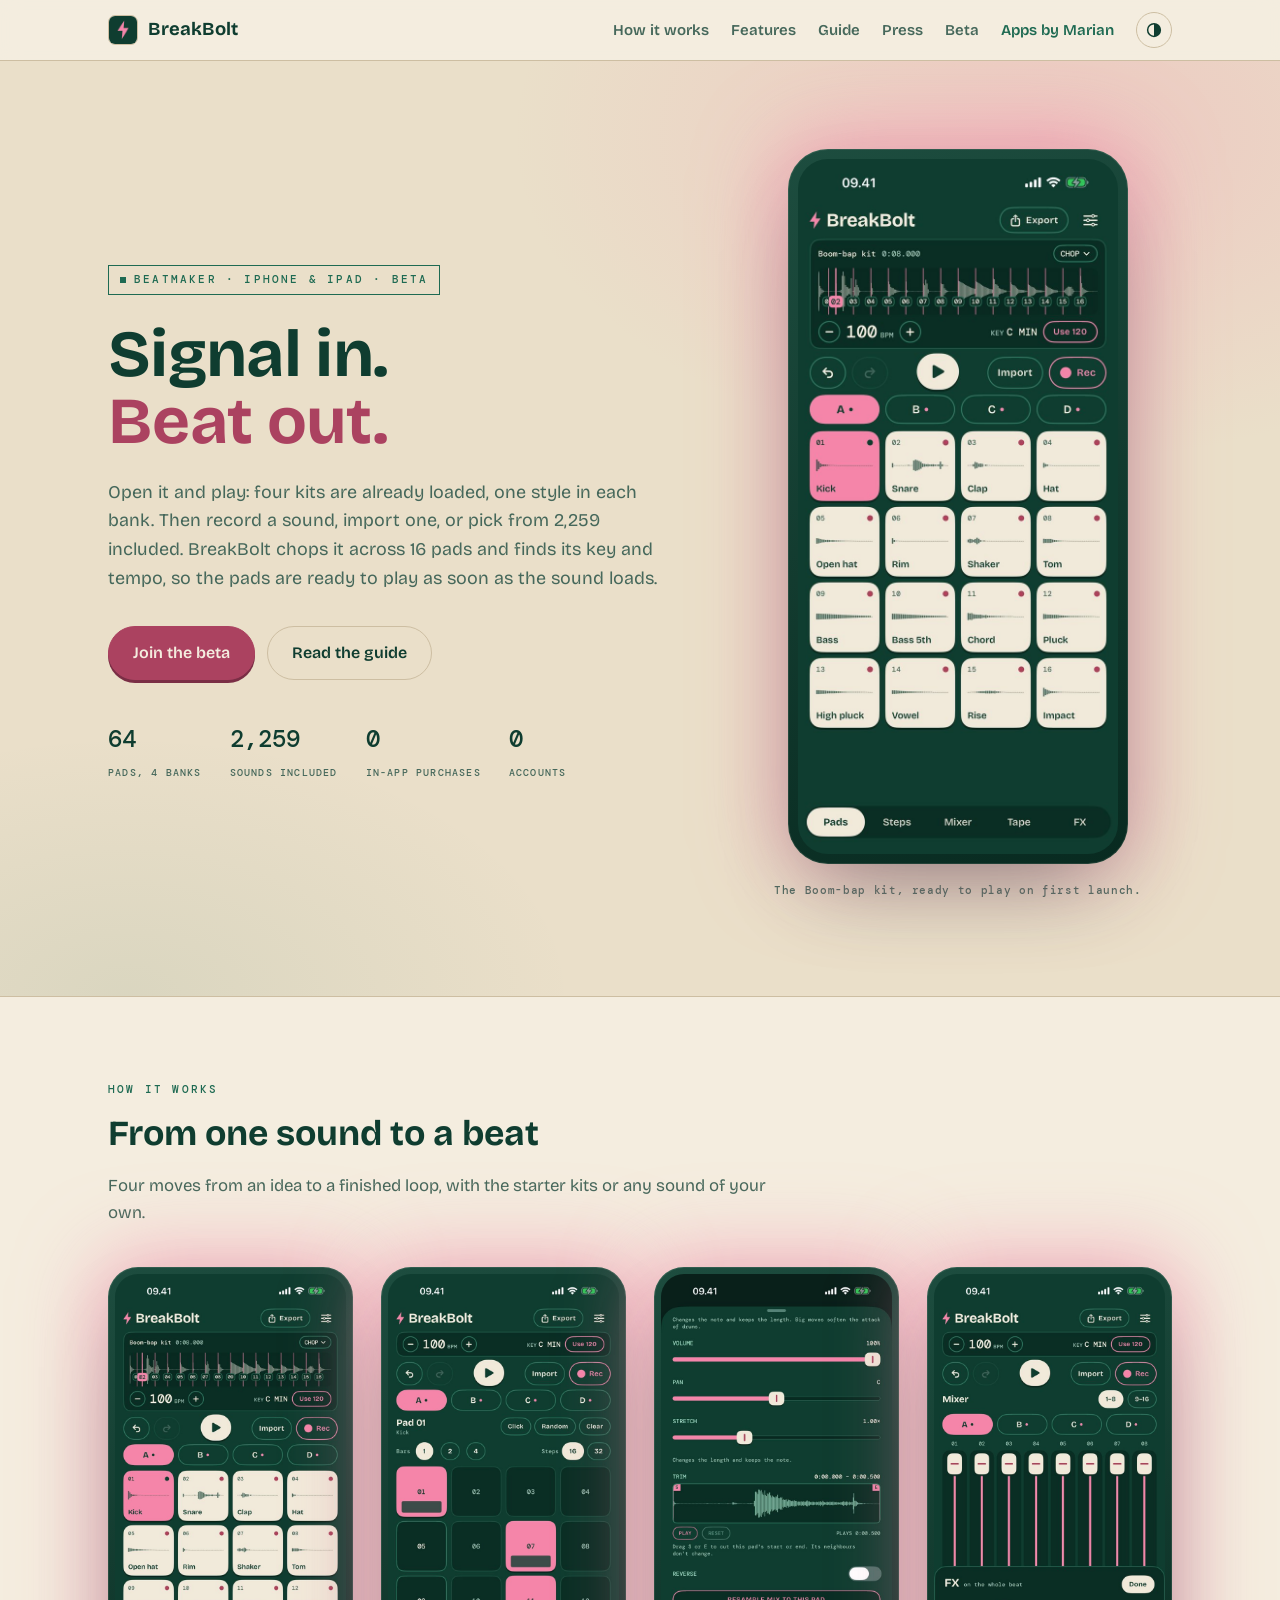
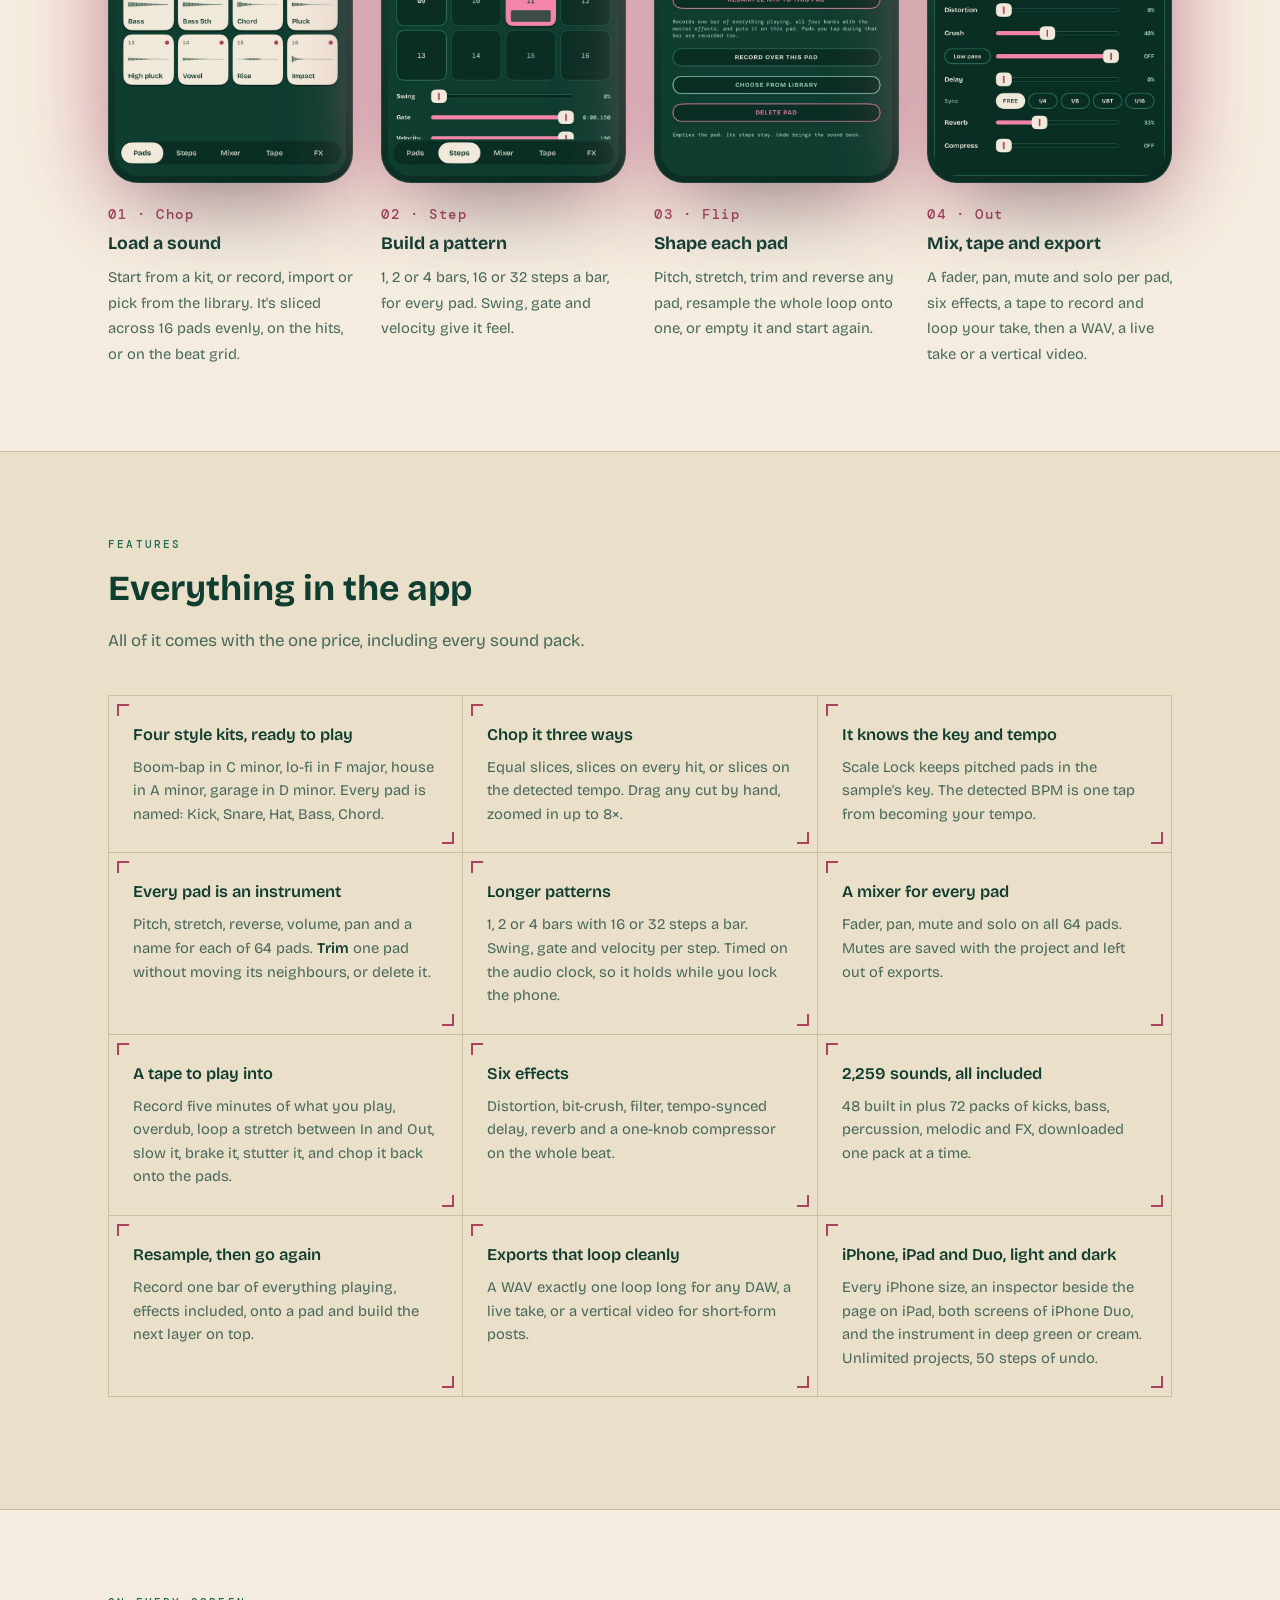
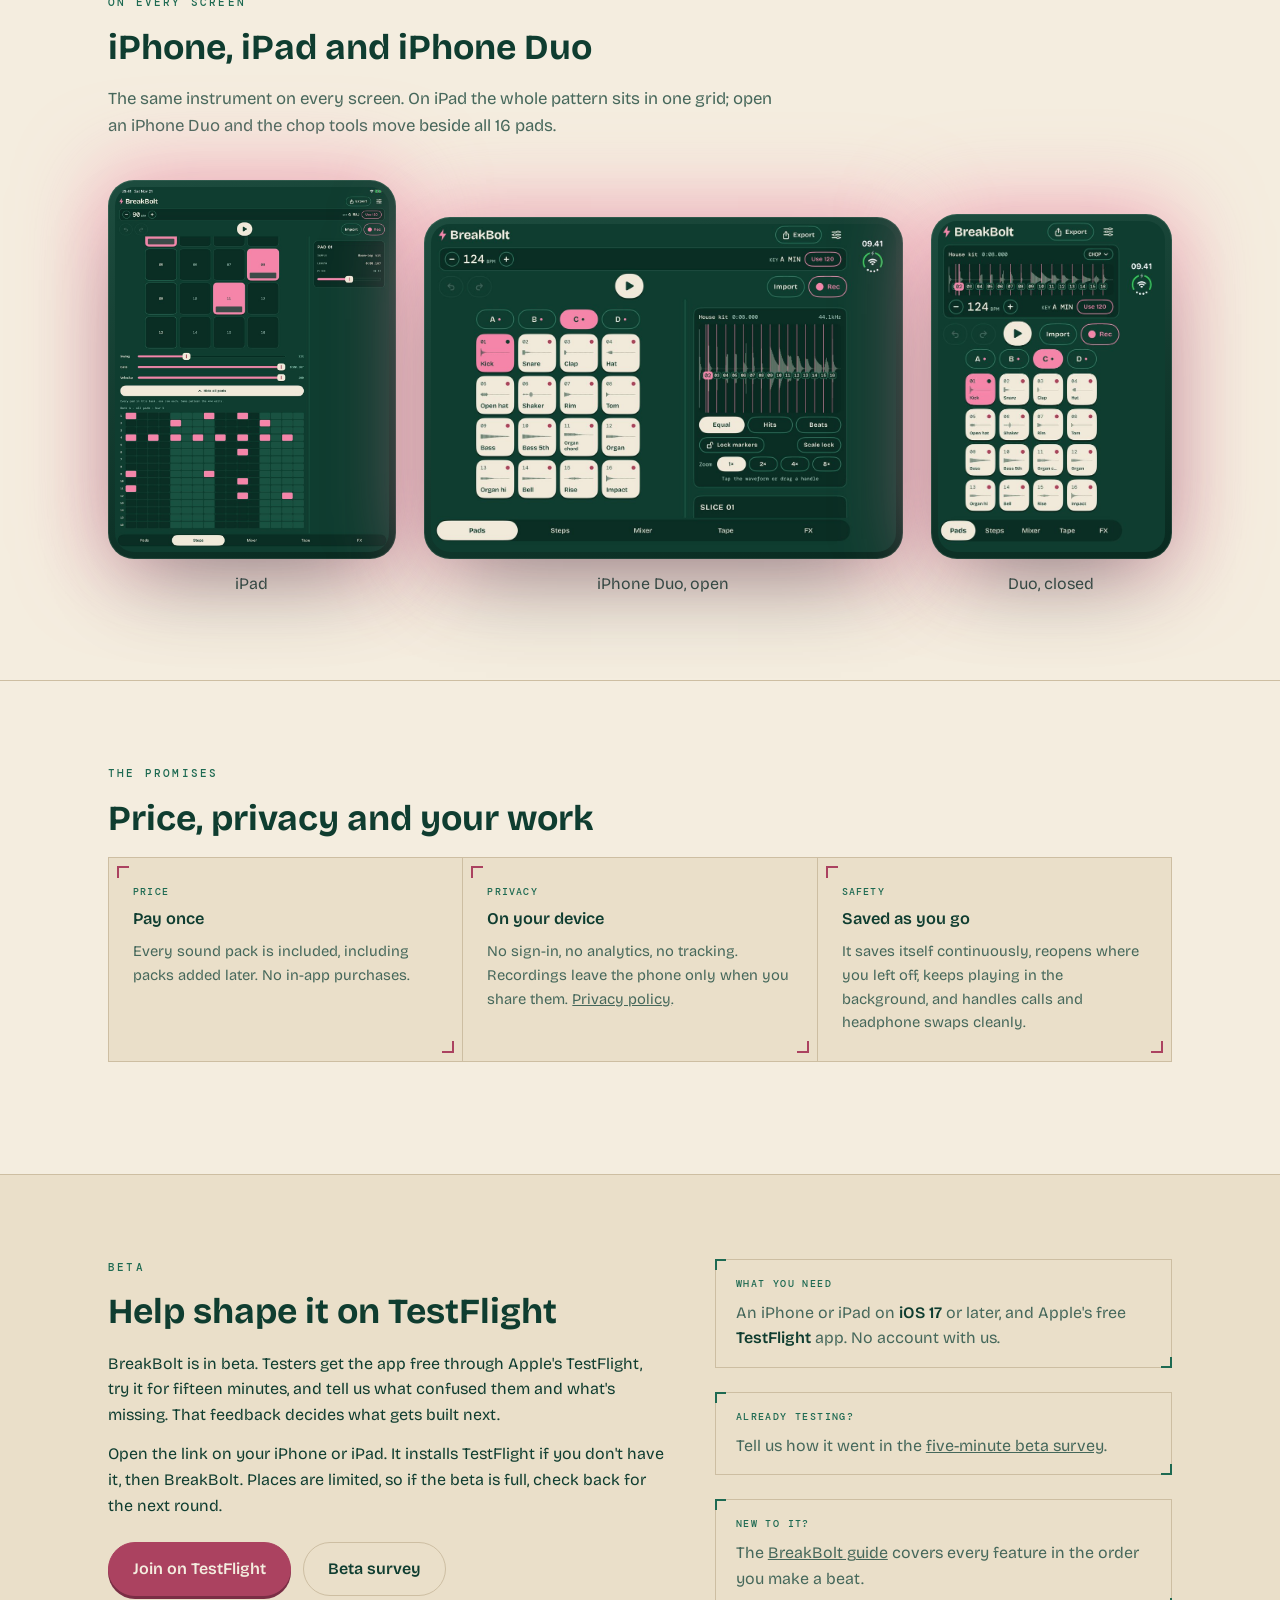
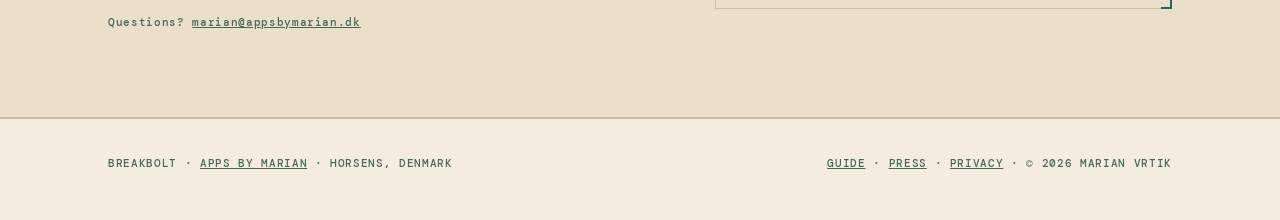
==== commit 70e2a90f: "BreakBolt site: light and dark mode, pink glow behind screenshots The site was the app's own deep gr" ====
--- a/breakbolt/index.html
+++ b/breakbolt/index.html
@@ -5,7 +5,9 @@
 <meta name="viewport" content="width=device-width, initial-scale=1.0">
 <title>BreakBolt — Make beats from any sound</title>
 <meta name="description" content="BreakBolt is a sample-chopping beatmaker for iPhone and iPad. Four style kits, any sound you record or import chopped across 16 pads, a step sequencer, mixer, tape and effects. No account, no subscription.">
-<meta name="theme-color" content="#0F3D30">
+<meta name="theme-color" content="#2E5E50" media="(prefers-color-scheme: dark)">
+<meta name="theme-color" content="#F4EDDF" media="(prefers-color-scheme: light)">
+<script>try{var t=localStorage.getItem("bb-theme");if(t==="light"||t==="dark")document.documentElement.dataset.theme=t}catch(e){}</script>
 <meta property="og:title" content="BreakBolt — Make beats from any sound">
 <meta property="og:description" content="Chop any sound into 16 pads, tap out a beat, resample it, export it. On your iPhone or iPad.">
 <meta property="og:image" content="https://appsbymarian.dk/breakbolt/assets/icon-1024.png">
@@ -13,7 +15,7 @@
 <link rel="icon" href="assets/icon-512.png" type="image/png">
 <link rel="apple-touch-icon" href="assets/apple-touch-icon.png">
 <link rel="preload" href="assets/fonts/BricolageGrotesque-Bold.ttf" as="font" type="font/ttf" crossorigin>
-<link rel="stylesheet" href="style.css?v=20261121">
+<link rel="stylesheet" href="style.css?v=20261122">
 </head>
 <body>
 
@@ -27,6 +29,7 @@
       <a href="press.html" class="keep">Press</a>
       <a href="#beta" class="keep">Beta</a>
       <a href="../" class="studio">Apps by Marian</a>
+      <button class="theme-toggle" type="button" aria-label="Switch light or dark mode"><svg viewBox="0 0 24 24" aria-hidden="true"><circle cx="12" cy="12" r="8.5" fill="none" stroke="currentColor" stroke-width="2"/><path d="M12 3.5a8.5 8.5 0 0 1 0 17z" fill="currentColor"/></svg></button>
     </nav>
   </div>
 </header>
@@ -186,5 +189,25 @@
   document.getElementById('year').textContent = new Date().getFullYear();
 </script>
 
+<script>
+// Light/dark switch: flips whatever is showing now and remembers it.
+(function () {
+  var b = document.querySelector(".theme-toggle");
+  if (!b) return;
+  function current() {
+    var t = document.documentElement.dataset.theme;
+    if (t) return t;
+    return matchMedia("(prefers-color-scheme: light)").matches ? "light" : "dark";
+  }
+  function label() { b.setAttribute("aria-label", current() === "light" ? "Switch to dark mode" : "Switch to light mode"); }
+  label();
+  b.addEventListener("click", function () {
+    var next = current() === "light" ? "dark" : "light";
+    document.documentElement.dataset.theme = next;
+    try { localStorage.setItem("bb-theme", next); } catch (e) {}
+    label();
+  });
+})();
+</script>
 </body>
 </html>
--- a/breakbolt/style.css
+++ b/breakbolt/style.css
@@ -2,24 +2,55 @@
 @font-face { font-family: "Bricolage Grotesque"; src: url(assets/fonts/BricolageGrotesque-SemiBold.ttf) format("truetype"); font-weight: 500 600; font-display: swap; }
 @font-face { font-family: "Bricolage Grotesque"; src: url(assets/fonts/BricolageGrotesque-Bold.ttf) format("truetype"); font-weight: 700; font-display: swap; }
 @font-face { font-family: "DM Mono"; src: url(assets/fonts/DMMono-Medium.ttf) format("truetype"); font-weight: 400 500; font-display: swap; }
-/* BreakBolt site: the app's "Green Machine" look, the dark theme of the
-     instrument. Deep green body, cream keys and text, one pink accent for
-     whatever is lit, mint for readouts. Same tokens as Sources/Design/Theme.swift. */
+/* BreakBolt site, in two themes. The app is deep green (#0F3D30), so the
+     site is not: dark mode is a lighter, softer green and light mode is
+     cream, and the app screenshots (always the app's dark theme) sit in
+     dark phone frames with a pink glow, so they stand out from either.
+     The theme follows the system unless the header switch picked one
+     (html[data-theme], saved in localStorage). */
   :root {
-    --void: #0F3D30;
-    --panel: #0A2E24;
-    --panel-2: #0C3529;
-    --line: #2A6150;
+    --void: #2E5E50;
+    --panel: #26503F;
+    --panel-2: #376B5C;
+    --line: #5A8F7D;
     --signal: #F586AA;
-    --signal-dim: #F586AA2E;
-    --structure: #A6E6CB;
-    --paper: #F4EDDF;
-    --dim: #9CC4B3;
-    --good: #A6E6CB;
+    --signal-dim: #F586AA33;
+    --signal-hover: #F8A0BE;
+    /* Pink for small text, and for text on a pink button: plain pink on
+       this lighter green is only 3.1:1. */
+    --signal-text: #FFD3E1;
+    --on-signal: #0F3D30;
+    --structure: #BFF0DA;
+    --paper: #F7F1E5;
+    --dim: #CFE3D9;
+    --good: #BFF0DA;
     --warn: #F5C98A;
+    --haze: #BFF0DA1F;
+    --topbar: rgba(46, 94, 80, 0.9);
+    --btn-shadow: #1B3F34;
+    --shadow: rgba(5, 25, 19, 0.75);
+    --glow: rgba(245, 134, 170, 0.6);
     --display: "Bricolage Grotesque", system-ui, sans-serif;
     --mono: "DM Mono", ui-monospace, "SF Mono", Menlo, monospace;
     color-scheme: dark;
+  }
+  @media (prefers-color-scheme: light) {
+    :root:not([data-theme="dark"]) {
+      --void: #F4EDDF; --panel: #EADFC9; --panel-2: #FBF7EF; --line: #CDBEA2;
+      --signal: #AB4260; --signal-dim: #F586AA40; --signal-hover: #C0536F; --signal-text: #9A3754; --on-signal: #F4EDDF;
+      --structure: #1E6A52; --paper: #0F3D30; --dim: #46685B; --good: #1E6A52; --warn: #9A5B12;
+      --haze: #1E6A5214; --topbar: rgba(244, 237, 223, 0.92); --btn-shadow: #7A2E45;
+      --shadow: rgba(15, 61, 48, 0.45); --glow: rgba(245, 134, 170, 0.6);
+      color-scheme: light;
+    }
+  }
+  :root[data-theme="light"] {
+    --void: #F4EDDF; --panel: #EADFC9; --panel-2: #FBF7EF; --line: #CDBEA2;
+    --signal: #AB4260; --signal-dim: #F586AA40; --signal-hover: #C0536F; --signal-text: #9A3754; --on-signal: #F4EDDF;
+    --structure: #1E6A52; --paper: #0F3D30; --dim: #46685B; --good: #1E6A52; --warn: #9A5B12;
+    --haze: #1E6A5214; --topbar: rgba(244, 237, 223, 0.92); --btn-shadow: #7A2E45;
+    --shadow: rgba(15, 61, 48, 0.45); --glow: rgba(245, 134, 170, 0.6);
+    color-scheme: light;
   }
   * { box-sizing: border-box; }
 
@@ -53,7 +84,7 @@
     inset: 0;
     background:
       radial-gradient(60% 50% at 82% 8%, var(--signal-dim), transparent 70%),
-      radial-gradient(50% 40% at 10% 100%, #A6E6CB18, transparent 70%);
+      radial-gradient(50% 40% at 10% 100%, var(--haze), transparent 70%);
     pointer-events: none;
   }
   .hero .wrap {
@@ -107,7 +138,7 @@
     color: var(--structure);
     margin: 0 0 16px;
   }
-  .eyebrow .n { color: var(--signal); margin-right: 10px; }
+  .eyebrow .n { color: var(--signal-text); margin-right: 10px; }
   h2.h2 {
     font-size: clamp(1.6rem, 3.4vw, 2.2rem);
     font-weight: 700;
@@ -126,7 +157,7 @@
   .prose p { margin: 0 0 14px; }
   .prose ul { margin: 0 0 18px; padding-left: 1.2em; }
   .prose li { margin-bottom: 8px; }
-  .prose strong, .hl { color: var(--signal); font-weight: 600; }
+  .prose strong, .hl { color: var(--signal-text); font-weight: 600; }
 
   .kbd {
     font-family: var(--mono);
@@ -202,7 +233,7 @@
     border-bottom: 1px solid var(--line);
   }
   ol.steps li:last-child { border-bottom: none; }
-  ol.steps li::before { content: counter(step, decimal-leading-zero); font-family: var(--mono); color: var(--signal); font-size: 0.9rem; }
+  ol.steps li::before { content: counter(step, decimal-leading-zero); font-family: var(--mono); color: var(--signal-text); font-size: 0.9rem; }
   ol.steps li p { margin: 0; color: var(--dim); font-size: 0.92rem; }
   ol.steps li strong { color: var(--paper); }
 
@@ -231,8 +262,8 @@
   nav.toc ol { list-style: none; margin: 0; padding: 0; display: grid; grid-template-columns: 1fr 1fr; gap: 0 6px; }
   @media (max-width: 420px) { nav.toc ol { grid-template-columns: 1fr; } }
   nav.toc a { display: flex; gap: 10px; align-items: baseline; padding: 6px 10px; text-decoration: none; font-size: 0.88rem; }
-  nav.toc a:hover, nav.toc a:focus-visible { background: var(--panel-2); color: var(--signal); outline: none; }
-  nav.toc a .n { font-family: var(--mono); color: var(--signal); font-size: 0.78rem; flex-shrink: 0; }
+  nav.toc a:hover, nav.toc a:focus-visible { background: var(--panel-2); color: var(--signal-text); outline: none; }
+  nav.toc a .n { font-family: var(--mono); color: var(--signal-text); font-size: 0.78rem; flex-shrink: 0; }
 
   section[id] { scroll-margin-top: 12px; }
   .new {
@@ -257,7 +288,7 @@
     margin: 8px 0 0;
     max-width: 68ch;
   }
-  .why .nl { font-family: var(--mono); font-size: 10px; letter-spacing: 0.14em; color: var(--signal); text-transform: uppercase; margin: 0 0 8px; }
+  .why .nl { font-family: var(--mono); font-size: 10px; letter-spacing: 0.14em; color: var(--signal-text); text-transform: uppercase; margin: 0 0 8px; }
   .why p { margin: 0; color: var(--dim); }
   .why p + p { margin-top: 8px; }
   .why b { color: var(--paper); font-weight: 600; }
@@ -271,7 +302,7 @@
   position: sticky;
   top: 0;
   z-index: 20;
-  background: rgba(15, 61, 48, 0.9);
+  background: var(--topbar);
   backdrop-filter: blur(10px);
   -webkit-backdrop-filter: blur(10px);
   border-bottom: 1px solid var(--line);
@@ -292,9 +323,9 @@
   cursor: pointer; transition: border-color .15s, color .15s, background .15s;
 }
 .btn:hover { border-color: var(--paper); }
-.btn.primary { background: var(--signal); border-color: var(--signal); color: var(--void); }
-.btn.primary:hover { background: #F8A0BE; }
-.btn.primary { box-shadow: 0 3px 0 #082A20; }
+.btn.primary { background: var(--signal); border-color: var(--signal); color: var(--on-signal); }
+.btn.primary:hover { background: var(--signal-hover); border-color: var(--signal-hover); }
+.btn.primary { box-shadow: 0 3px 0 var(--btn-shadow); }
 .cta-row { display: flex; flex-wrap: wrap; gap: 12px; margin: 0 0 40px; }
 
 /* ---------- PHONE + VIDEO ---------- */
@@ -306,7 +337,8 @@
   padding: 10px;
   border-radius: 40px;
   background: linear-gradient(160deg, #1d4d3f, #082A20);
-  box-shadow: 0 40px 90px -30px #000, 0 0 0 1px #F4EDDF1A inset, 0 0 60px -20px var(--signal-dim);
+  /* The frame stays dark in both themes; the pink glow lifts it off the page. */
+  box-shadow: 0 40px 90px -30px var(--shadow), 0 0 0 1px #F4EDDF1A inset, 0 0 80px 10px var(--glow);
 }
 .device .screen { border-radius: 30px; overflow: hidden; background: #000; aspect-ratio: 1080 / 1920; }
 .device.app .screen { aspect-ratio: 1320 / 2868; }
@@ -315,9 +347,9 @@
 .sound-toggle {
   position: absolute; right: 22px; bottom: 22px; z-index: 2;
   font-family: var(--mono); font-size: 11px; letter-spacing: 0.14em; text-transform: uppercase;
-  color: var(--paper); background: rgba(15, 61, 48, 0.82); border: 1px solid var(--signal); border-radius: 999px; padding: 8px 12px; cursor: pointer;
+  color: #F4EDDF; background: rgba(15, 61, 48, 0.82); border: 1px solid #F586AA; border-radius: 999px; padding: 8px 12px; cursor: pointer;
 }
-.sound-toggle[aria-pressed="true"] { color: var(--void); background: var(--signal); }
+.sound-toggle[aria-pressed="true"] { color: #0F3D30; background: #F586AA; }
 .video-note { text-align: center; font-family: var(--mono); font-size: 11px; color: var(--dim); letter-spacing: 0.06em; margin: 18px 0 0; }
 
 /* ---------- FLOW (the four moves) ---------- */
@@ -328,7 +360,7 @@
 .flow .device { width: 100%; padding: 7px; border-radius: 30px; }
 .flow .device .screen { border-radius: 23px; }
 .flow figcaption { margin-top: 18px; }
-.flow .n { font-family: var(--mono); color: var(--signal); font-size: 0.85rem; letter-spacing: 0.12em; }
+.flow .n { font-family: var(--mono); color: var(--signal-text); font-size: 0.85rem; letter-spacing: 0.12em; }
 .flow .t { display: block; font-weight: 700; font-size: 1.1rem; margin: 4px 0 6px; }
 .flow .d { color: var(--dim); font-size: 0.92rem; }
 
@@ -354,7 +386,7 @@
 /* ---------- PRESS ---------- */
 .specsheet a, .press-video a:not(.btn), .flow .dl, .press-icon a { color: var(--structure); }
 .press-icon { margin: 0 auto; max-width: 320px; text-align: center; }
-.press-icon img { display: block; width: 100%; height: auto; border-radius: 22%; border: 1px solid var(--line); box-shadow: 0 30px 80px -30px #000, 0 0 70px -20px var(--signal-dim); }
+.press-icon img { display: block; width: 100%; height: auto; border-radius: 22%; border: 1px solid var(--line); box-shadow: 0 30px 80px -30px var(--shadow), 0 0 70px 0 var(--glow); }
 .press-icon figcaption { margin-top: 18px; font-family: var(--mono); font-size: 11px; letter-spacing: 0.06em; }
 
 .copyblock { position: relative; border: 1px solid var(--line); background: var(--panel); margin: 0 0 16px; max-width: 78ch; }
@@ -363,7 +395,7 @@
 .cb-name { font-family: var(--mono); font-size: 11px; letter-spacing: 0.14em; text-transform: uppercase; color: var(--structure); }
 .cb-body { margin: 0; padding: 16px; color: var(--paper); }
 .copybtn { font-family: var(--mono); font-size: 11px; letter-spacing: 0.14em; color: var(--paper); background: var(--panel-2); border: 1px solid var(--line); padding: 5px 10px; cursor: pointer; }
-.copybtn:hover { border-color: var(--signal); color: var(--signal); }
+.copybtn:hover { border-color: var(--signal-text); color: var(--signal-text); }
 
 .featlist { list-style: none; margin: 0; padding: 0; display: grid; grid-template-columns: repeat(2, 1fr); gap: 0 40px; max-width: 1000px; }
 @media (max-width: 760px) { .featlist { grid-template-columns: 1fr; } }
@@ -393,3 +425,8 @@
   .screens { grid-template-columns: 1fr; gap: 24px; }
   .screens figure:nth-child(3) { width: 51%; margin: 0 auto; }
 }
+
+/* Light/dark switch in the header. */
+.theme-toggle { display: inline-flex; align-items: center; justify-content: center; width: 36px; height: 36px; padding: 0; border-radius: 999px; border: 1.5px solid var(--line); background: transparent; color: var(--paper); cursor: pointer; flex-shrink: 0; }
+.theme-toggle:hover { border-color: var(--signal); }
+.theme-toggle svg { width: 18px; height: 18px; }
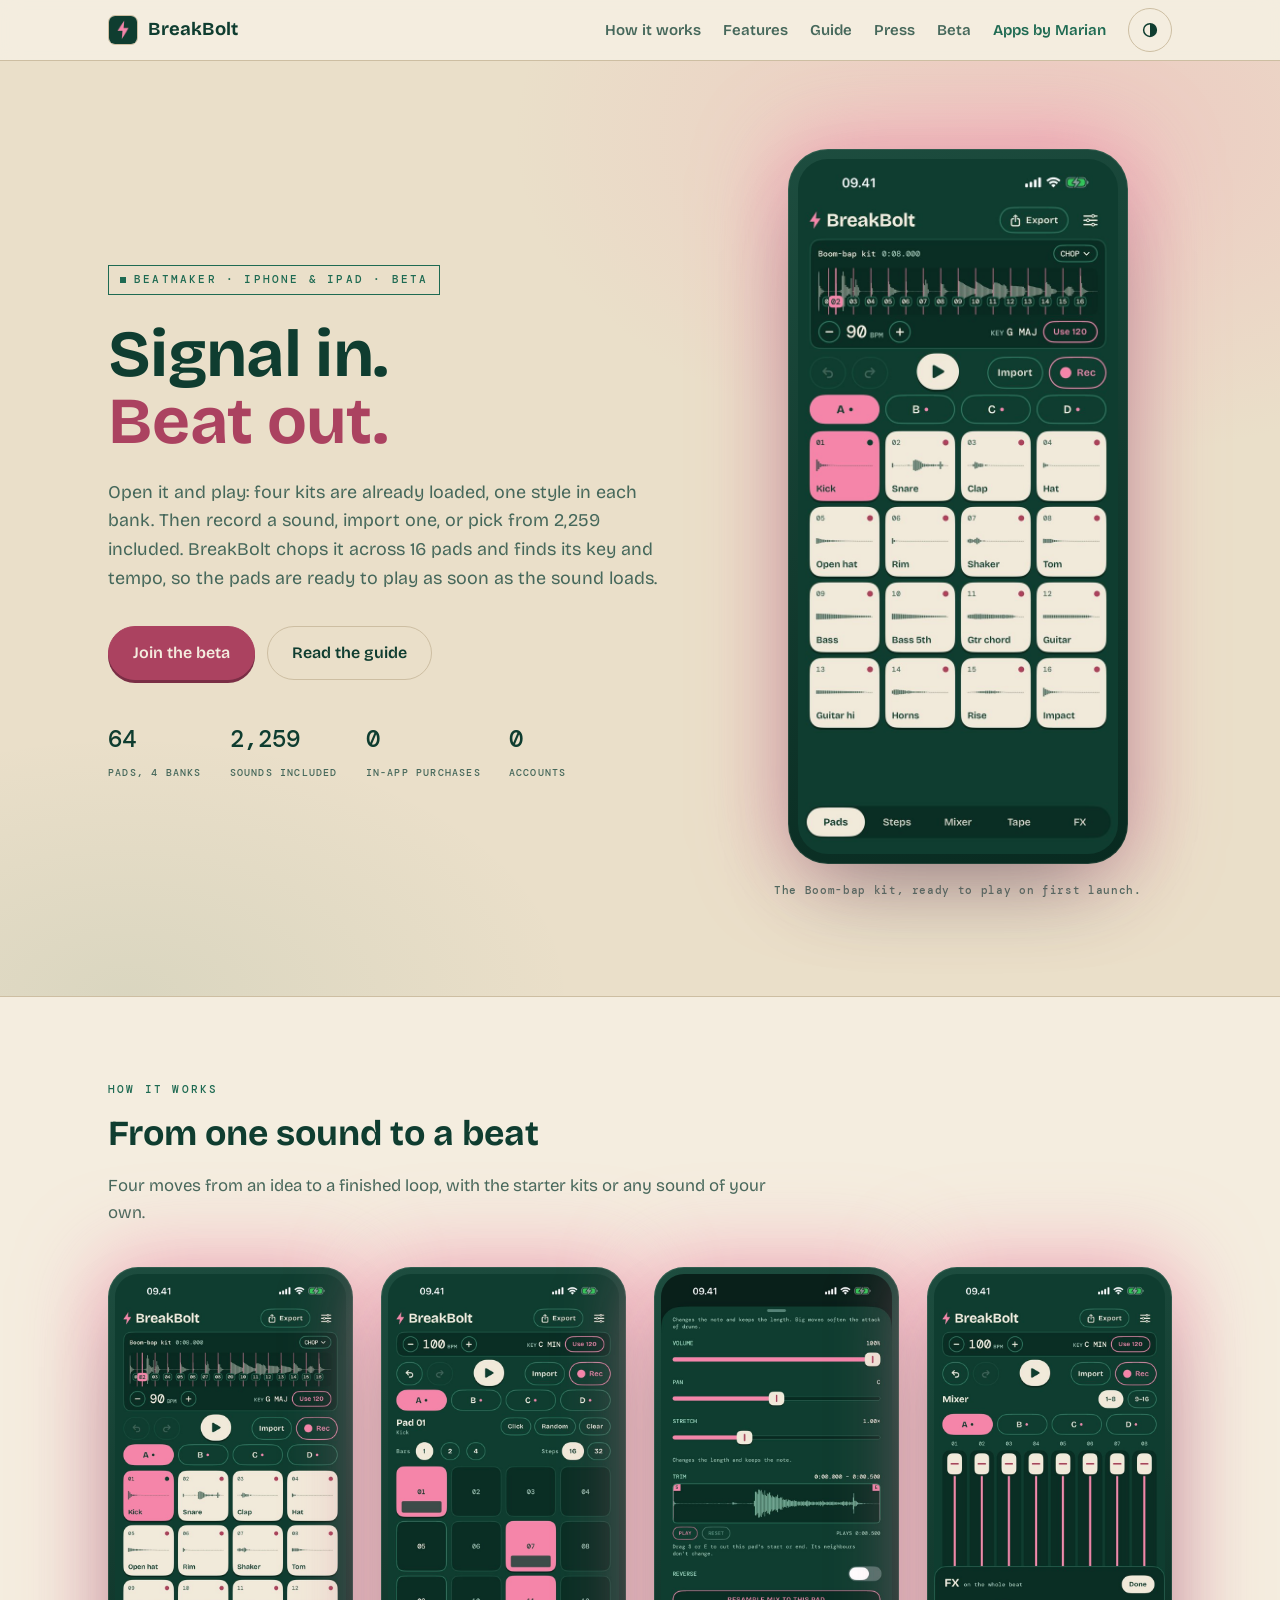
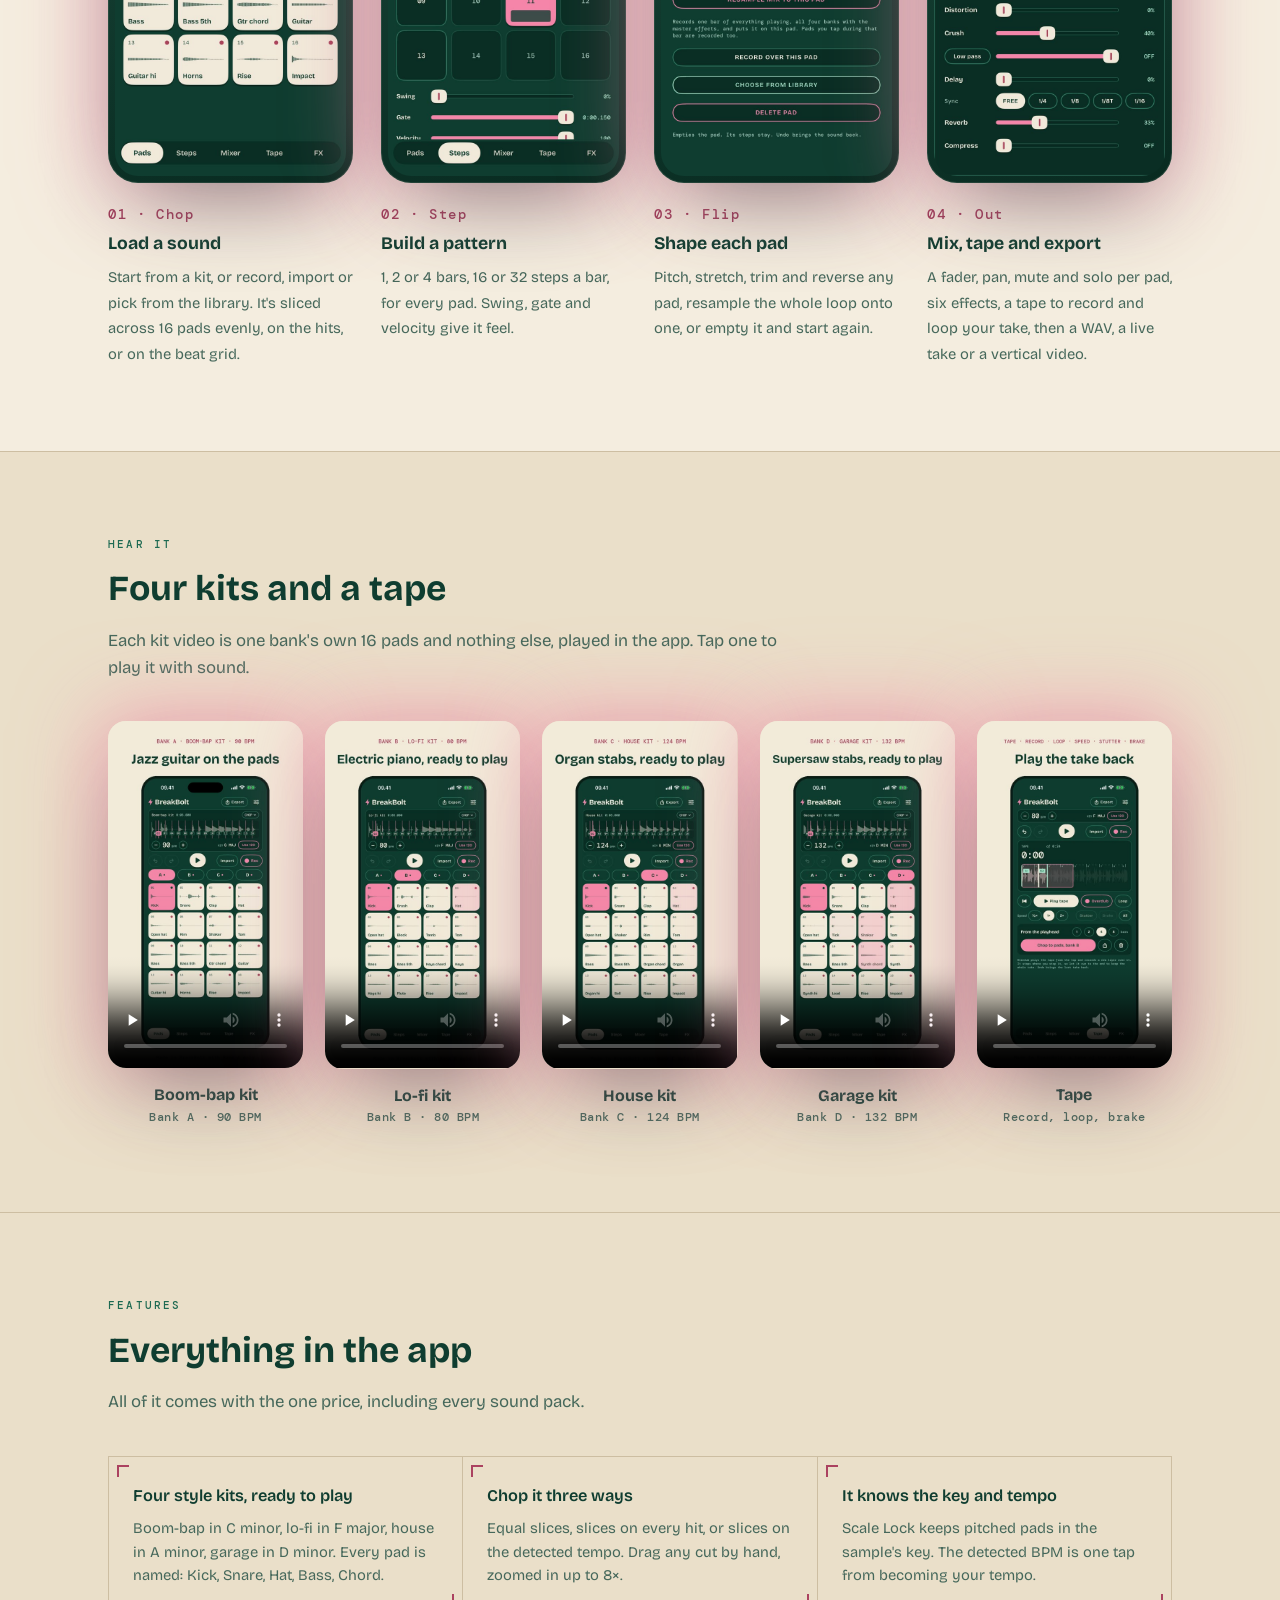
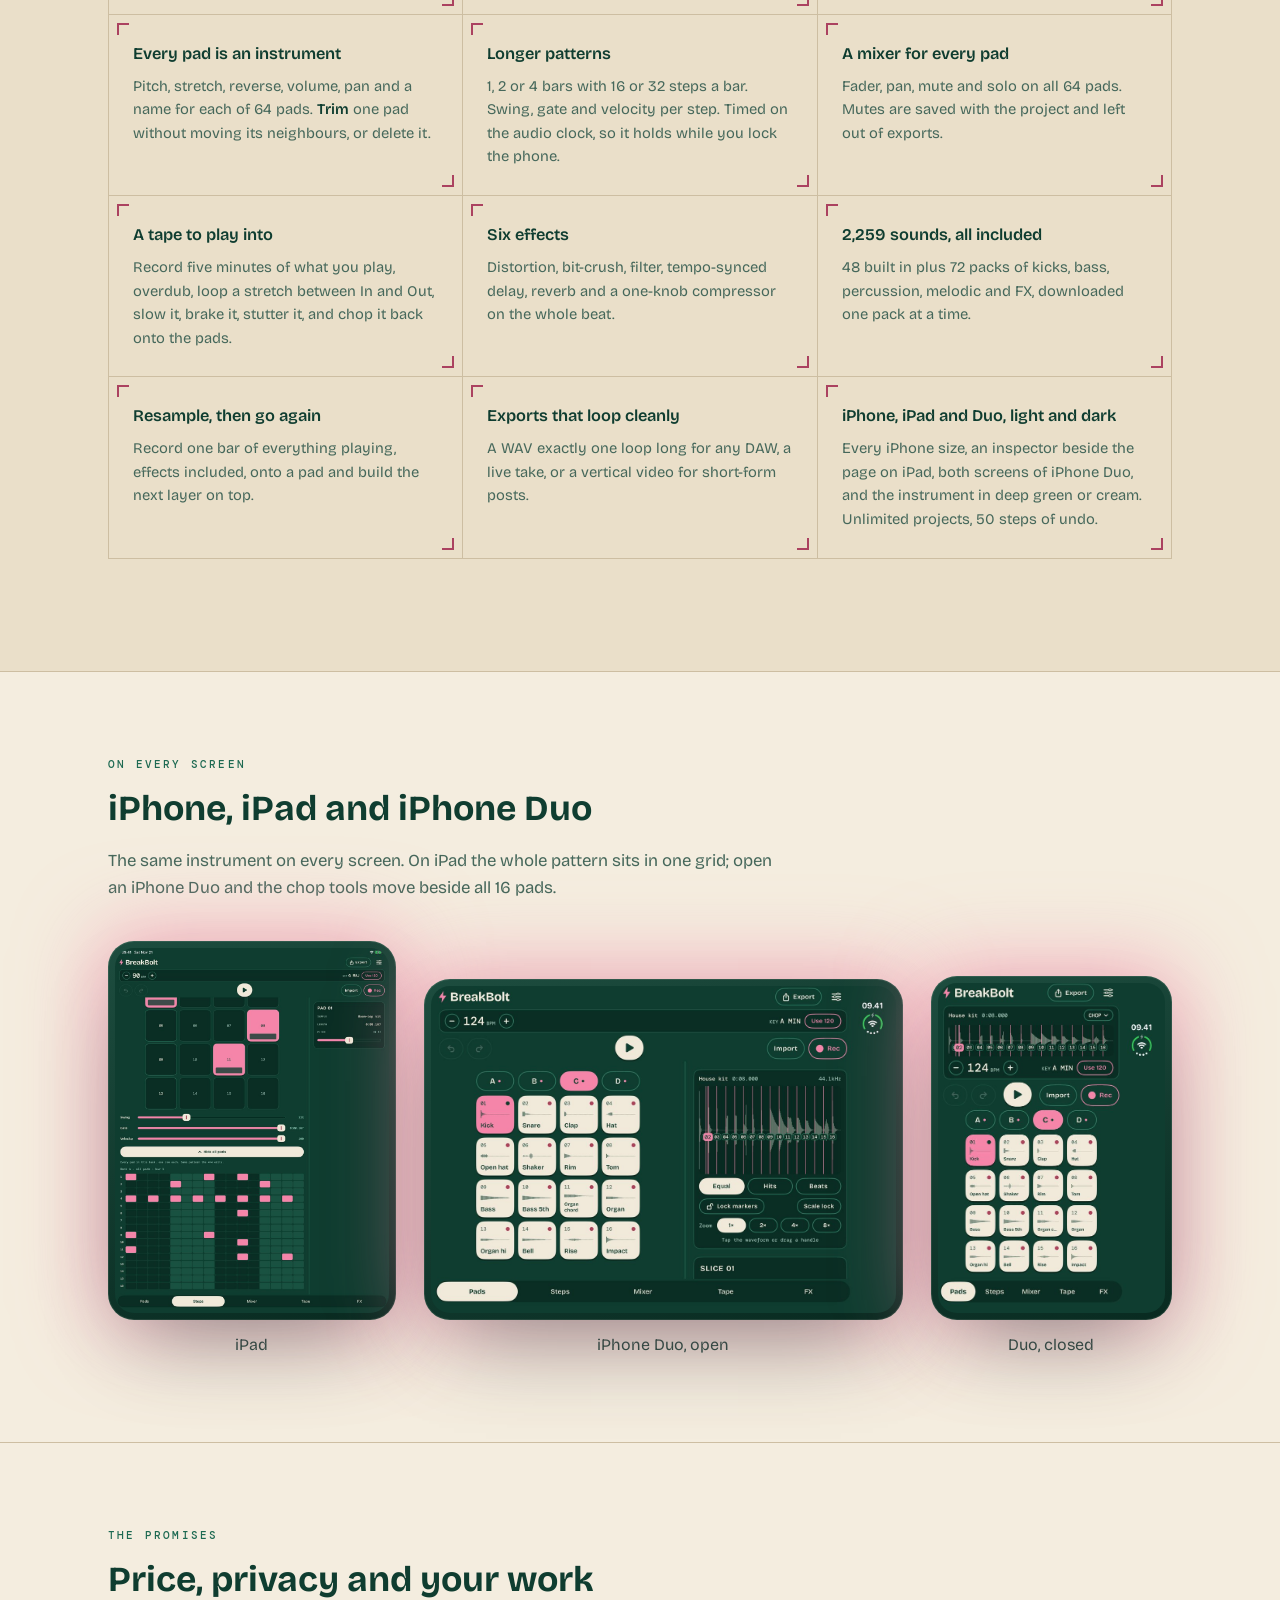
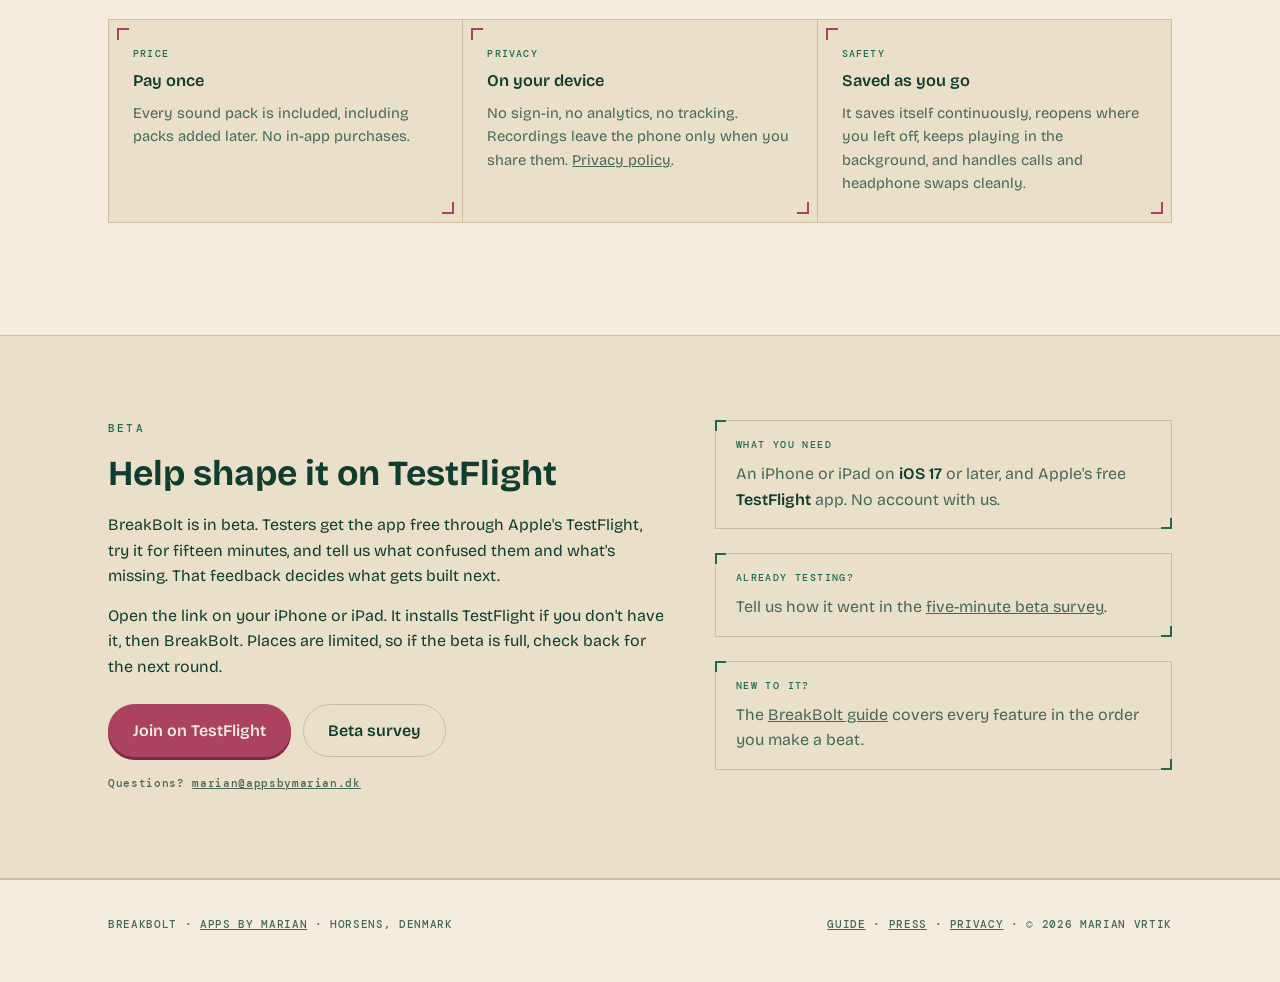
==== commit 7923f003: "BreakBolt: the five promo videos side by side, current pad names in the hero Four kit videos and the" ====
--- a/breakbolt/index.html
+++ b/breakbolt/index.html
@@ -15,7 +15,7 @@
 <link rel="icon" href="assets/icon-512.png" type="image/png">
 <link rel="apple-touch-icon" href="assets/apple-touch-icon.png">
 <link rel="preload" href="assets/fonts/BricolageGrotesque-Bold.ttf" as="font" type="font/ttf" crossorigin>
-<link rel="stylesheet" href="style.css?v=20261122">
+<link rel="stylesheet" href="style.css?v=20261123">
 </head>
 <body>
 
@@ -83,6 +83,36 @@
       <figure>
         <div class="device app"><div class="screen"><img src="assets/gm-fx.jpg" alt="The Mixer with a fader per pad, and the FX panel: distortion, crush, filter, delay, reverb and compress" loading="lazy"></div></div>
         <figcaption><span class="n">04 · Out</span><span class="t">Mix, tape and export</span><span class="d">A fader, pan, mute and solo per pad, six effects, a tape to record and loop your take, then a WAV, a live take or a vertical video.</span></figcaption>
+      </figure>
+    </div>
+  </div>
+</section>
+
+<section id="videos" class="scanbg">
+  <div class="wrap">
+    <p class="eyebrow">HEAR IT</p>
+    <h2 class="h2">Four kits and a tape</h2>
+    <p class="lead">Each kit video is one bank's own 16 pads and nothing else, played in the app. Tap one to play it with sound.</p>
+    <div class="reel">
+      <figure>
+        <div class="device"><div class="screen"><video controls playsinline preload="none" poster="assets/video/kit-boom-bap.jpg" aria-label="Boom-bap kit video"><source src="assets/video/kit-boom-bap.mp4" type="video/mp4"></video></div></div>
+        <figcaption><span class="t">Boom-bap kit</span><span class="d">Bank A · 90 BPM</span></figcaption>
+      </figure>
+      <figure>
+        <div class="device"><div class="screen"><video controls playsinline preload="none" poster="assets/video/kit-lo-fi.jpg" aria-label="Lo-fi kit video"><source src="assets/video/kit-lo-fi.mp4" type="video/mp4"></video></div></div>
+        <figcaption><span class="t">Lo-fi kit</span><span class="d">Bank B · 80 BPM</span></figcaption>
+      </figure>
+      <figure>
+        <div class="device"><div class="screen"><video controls playsinline preload="none" poster="assets/video/kit-house.jpg" aria-label="House kit video"><source src="assets/video/kit-house.mp4" type="video/mp4"></video></div></div>
+        <figcaption><span class="t">House kit</span><span class="d">Bank C · 124 BPM</span></figcaption>
+      </figure>
+      <figure>
+        <div class="device"><div class="screen"><video controls playsinline preload="none" poster="assets/video/kit-garage.jpg" aria-label="Garage kit video"><source src="assets/video/kit-garage.mp4" type="video/mp4"></video></div></div>
+        <figcaption><span class="t">Garage kit</span><span class="d">Bank D · 132 BPM</span></figcaption>
+      </figure>
+      <figure>
+        <div class="device"><div class="screen"><video controls playsinline preload="none" poster="assets/video/tape.jpg" aria-label="Tape video"><source src="assets/video/tape.mp4" type="video/mp4"></video></div></div>
+        <figcaption><span class="t">Tape</span><span class="d">Record, loop, brake</span></figcaption>
       </figure>
     </div>
   </div>
@@ -189,6 +219,12 @@
   document.getElementById('year').textContent = new Date().getFullYear();
 </script>
 
+<script>
+// One video at a time: starting one pauses the others.
+document.querySelectorAll(".reel video").forEach(function (v, _, all) {
+  v.addEventListener("play", function () { all.forEach(function (o) { if (o !== v) o.pause(); }); });
+});
+</script>
 <script>
 // Light/dark switch: flips whatever is showing now and remembers it.
 (function () {
--- a/breakbolt/style.css
+++ b/breakbolt/style.css
@@ -427,6 +427,23 @@
 }
 
 /* Light/dark switch in the header. */
-.theme-toggle { display: inline-flex; align-items: center; justify-content: center; width: 36px; height: 36px; padding: 0; border-radius: 999px; border: 1.5px solid var(--line); background: transparent; color: var(--paper); cursor: pointer; flex-shrink: 0; }
+.theme-toggle { display: inline-flex; align-items: center; justify-content: center; width: 44px; height: 44px; padding: 0; border-radius: 999px; border: 1.5px solid var(--line); background: transparent; color: var(--paper); cursor: pointer; flex-shrink: 0; }
 .theme-toggle:hover { border-color: var(--signal); }
 .theme-toggle svg { width: 18px; height: 18px; }
+
+/* Promo videos: five in a row on a wide screen, a swipeable row on a phone. */
+.reel { display: grid; grid-template-columns: repeat(5, 1fr); gap: 22px; margin-top: 36px; }
+.reel figure { margin: 0; min-width: 0; }
+/* The videos already show a phone, so no second phone frame: a plain
+   rounded card with the same pink glow. */
+.reel .device { width: 100%; padding: 0; border-radius: 18px; background: none; }
+.reel .device .screen { border-radius: 18px; }
+.reel video { background: #0F3D30; }
+.reel figcaption { margin-top: 14px; text-align: center; }
+.reel .t { display: block; font-weight: 700; }
+.reel .d { display: block; font-family: var(--mono); font-size: 0.78rem; color: var(--dim); letter-spacing: 0.04em; }
+@media (max-width: 900px) {
+  .reel { display: flex; overflow-x: auto; scroll-snap-type: x mandatory; gap: 18px; padding: 24px 16px 28px; margin-inline: -16px; scrollbar-width: none; }
+  .reel::-webkit-scrollbar { display: none; }
+  .reel figure { flex: 0 0 min(62vw, 240px); scroll-snap-align: center; }
+}
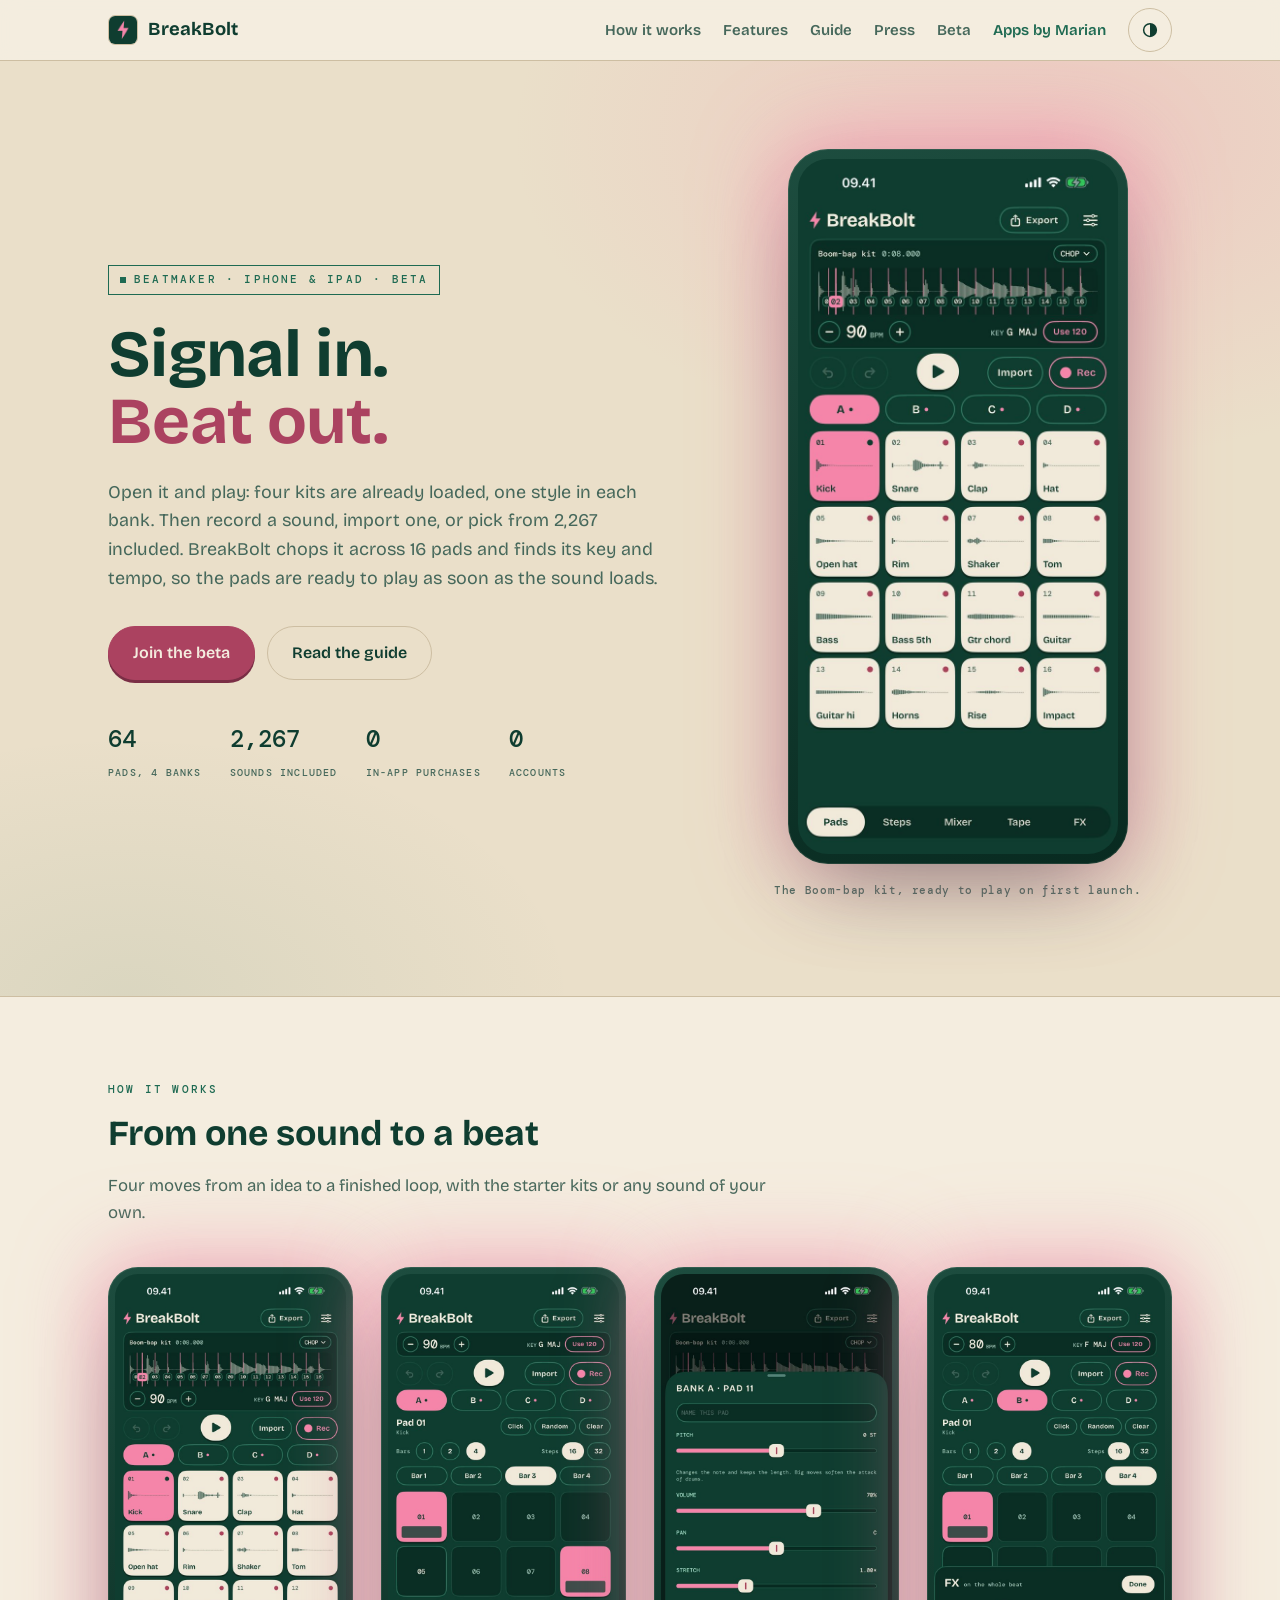
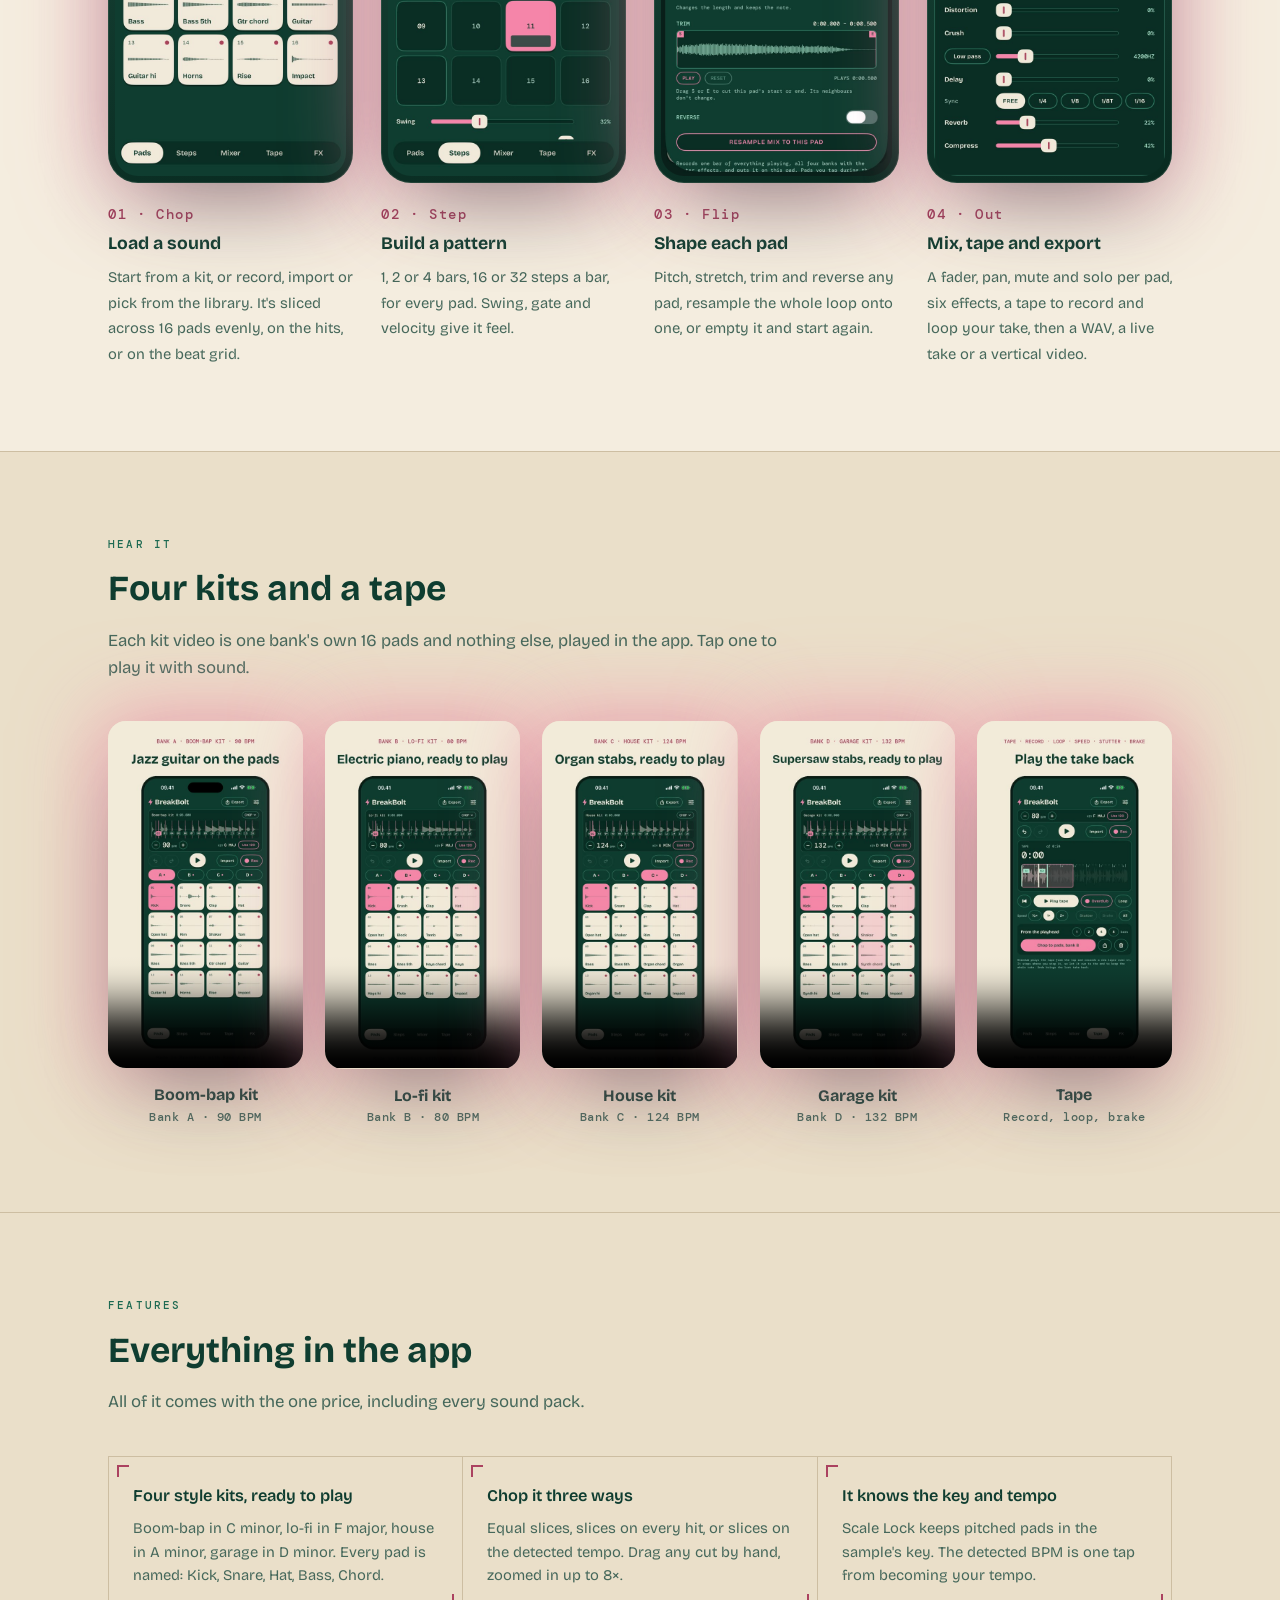
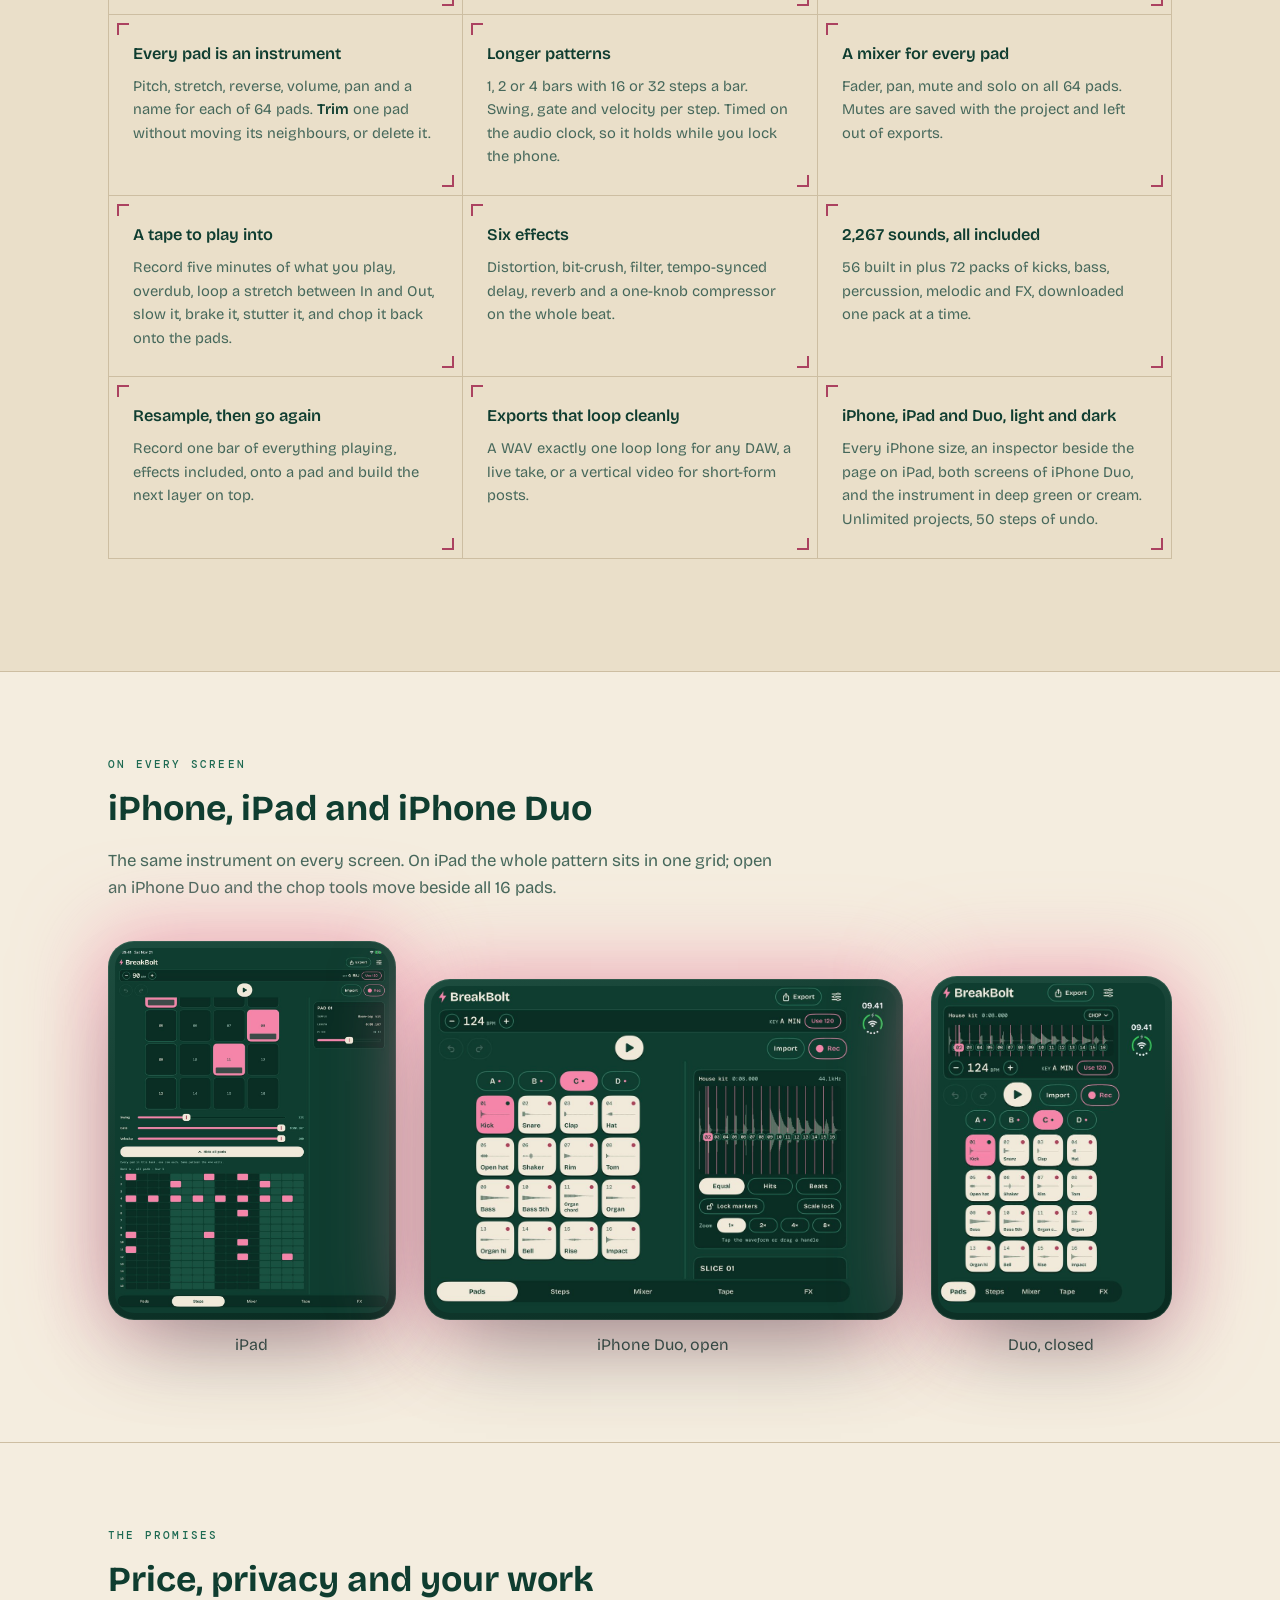
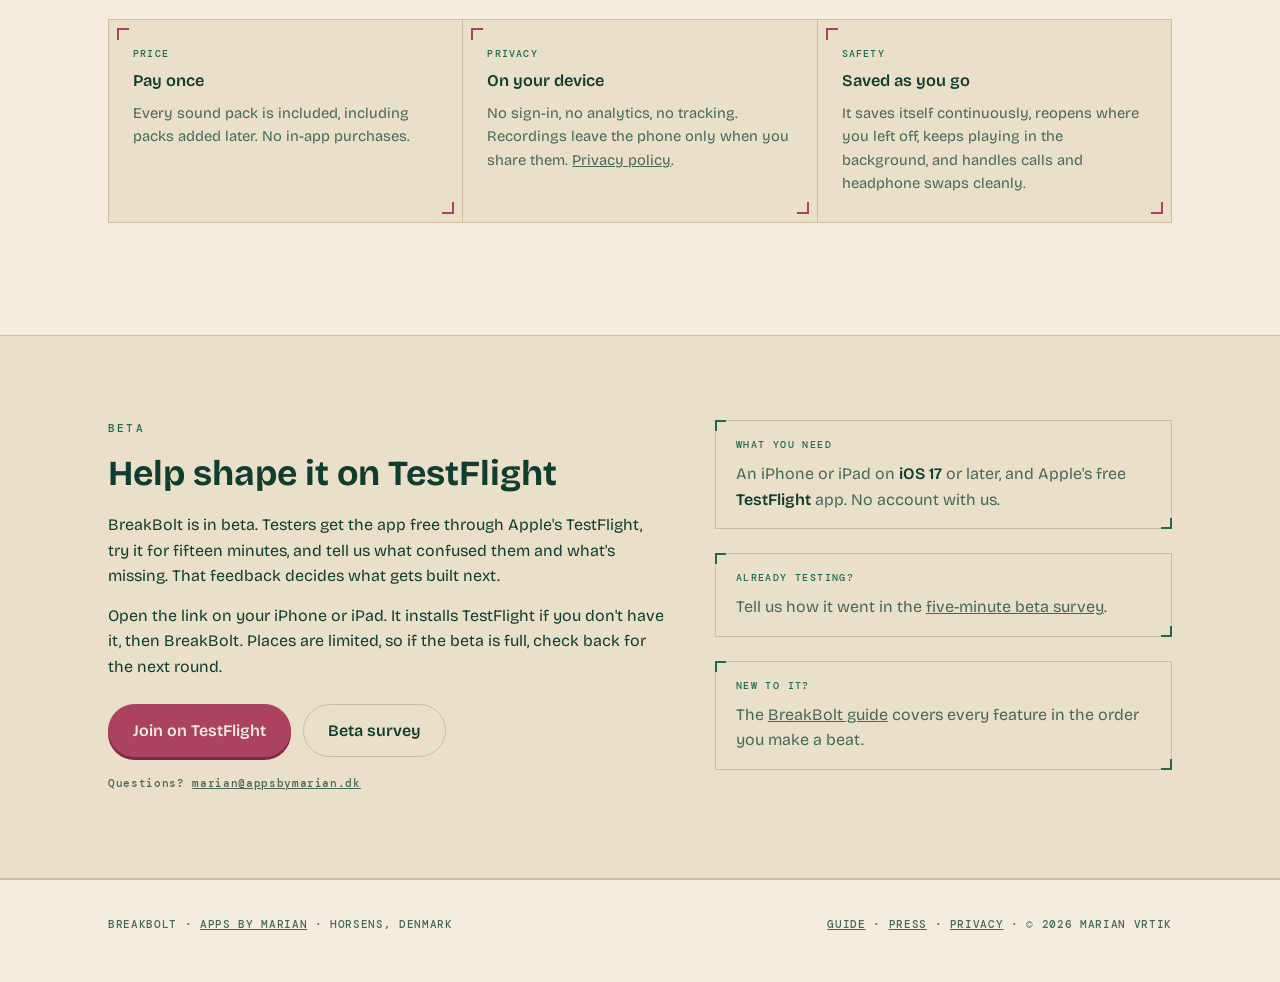
==== commit 4667a0c8: "BreakBolt guide rewritten for the finished app Sixteen sections from USER_GUIDE.md: the four kits, s" ====
--- a/breakbolt/index.html
+++ b/breakbolt/index.html
@@ -15,7 +15,7 @@
 <link rel="icon" href="assets/icon-512.png" type="image/png">
 <link rel="apple-touch-icon" href="assets/apple-touch-icon.png">
 <link rel="preload" href="assets/fonts/BricolageGrotesque-Bold.ttf" as="font" type="font/ttf" crossorigin>
-<link rel="stylesheet" href="style.css?v=20261123">
+<link rel="stylesheet" href="style.css?v=20261124">
 </head>
 <body>
 
@@ -41,14 +41,14 @@
     <div>
       <p class="kicker">BEATMAKER · IPHONE &amp; IPAD · BETA</p>
       <h1 class="headline">Signal in.<br><span class="accent">Beat out.</span></h1>
-      <p class="sub">Open it and play: four kits are already loaded, one style in each bank. Then record a sound, import one, or pick from 2,259 included. BreakBolt chops it across 16 pads and finds its key and tempo, so the pads are ready to play as soon as the sound loads.</p>
+      <p class="sub">Open it and play: four kits are already loaded, one style in each bank. Then record a sound, import one, or pick from 2,267 included. BreakBolt chops it across 16 pads and finds its key and tempo, so the pads are ready to play as soon as the sound loads.</p>
       <div class="cta-row">
         <a class="btn primary" href="https://testflight.apple.com/join/3ja1cPsu" rel="noopener">Join the beta</a>
         <a class="btn" href="guide.html">Read the guide</a>
       </div>
       <div class="stats">
         <div class="stat"><span class="n">64</span><span class="l">Pads, 4 banks</span></div>
-        <div class="stat"><span class="n">2,259</span><span class="l">Sounds included</span></div>
+        <div class="stat"><span class="n">2,267</span><span class="l">Sounds included</span></div>
         <div class="stat"><span class="n">0</span><span class="l">In-app purchases</span></div>
         <div class="stat"><span class="n">0</span><span class="l">Accounts</span></div>
       </div>
@@ -81,7 +81,7 @@
         <figcaption><span class="n">03 · Flip</span><span class="t">Shape each pad</span><span class="d">Pitch, stretch, trim and reverse any pad, resample the whole loop onto one, or empty it and start again.</span></figcaption>
       </figure>
       <figure>
-        <div class="device app"><div class="screen"><img src="assets/gm-fx.jpg" alt="The Mixer with a fader per pad, and the FX panel: distortion, crush, filter, delay, reverb and compress" loading="lazy"></div></div>
+        <div class="device app"><div class="screen"><img src="assets/gm-fx.jpg" alt="The FX panel: distortion, crush, filter, delay, reverb and compress" loading="lazy"></div></div>
         <figcaption><span class="n">04 · Out</span><span class="t">Mix, tape and export</span><span class="d">A fader, pan, mute and solo per pad, six effects, a tape to record and loop your take, then a WAV, a live take or a vertical video.</span></figcaption>
       </figure>
     </div>
@@ -132,7 +132,7 @@
       <div class="fcard"><p class="ft">A mixer for every pad</p><p class="fd">Fader, pan, mute and solo on all 64 pads. Mutes are saved with the project and left out of exports.</p></div>
       <div class="fcard"><p class="ft">A tape to play into</p><p class="fd">Record five minutes of what you play, overdub, loop a stretch between In and Out, slow it, brake it, stutter it, and chop it back onto the pads.</p></div>
       <div class="fcard"><p class="ft">Six effects</p><p class="fd">Distortion, bit-crush, filter, tempo-synced delay, reverb and a one-knob compressor on the whole beat.</p></div>
-      <div class="fcard"><p class="ft">2,259 sounds, all included</p><p class="fd">48 built in plus 72 packs of kicks, bass, percussion, melodic and FX, downloaded one pack at a time.</p></div>
+      <div class="fcard"><p class="ft">2,267 sounds, all included</p><p class="fd">56 built in plus 72 packs of kicks, bass, percussion, melodic and FX, downloaded one pack at a time.</p></div>
       <div class="fcard"><p class="ft">Resample, then go again</p><p class="fd">Record one bar of everything playing, effects included, onto a pad and build the next layer on top.</p></div>
       <div class="fcard"><p class="ft">Exports that loop cleanly</p><p class="fd">A WAV exactly one loop long for any DAW, a live take, or a vertical video for short-form posts.</p></div>
       <div class="fcard"><p class="ft">iPhone, iPad and Duo, light and dark</p><p class="fd">Every iPhone size, an inspector beside the page on iPad, both screens of iPhone Duo, and the instrument in deep green or cream. Unlimited projects, 50 steps of undo.</p></div>
--- a/breakbolt/style.css
+++ b/breakbolt/style.css
@@ -447,3 +447,15 @@
   .reel::-webkit-scrollbar { display: none; }
   .reel figure { flex: 0 0 min(62vw, 240px); scroll-snap-align: center; }
 }
+
+/* Guide: text beside a screenshot on wide screens, stacked on a phone. */
+.split { display: grid; grid-template-columns: minmax(0, 1fr) 250px; gap: 48px; align-items: start; }
+.split > .prose, .split > div { min-width: 0; }
+.gshot { margin: 8px 0 0; position: sticky; top: 84px; }
+.gshot .device { width: 100%; padding: 7px; border-radius: 30px; }
+.gshot .device .screen { border-radius: 23px; }
+.gshot figcaption { margin-top: 14px; text-align: center; font-family: var(--mono); font-size: 0.78rem; color: var(--dim); letter-spacing: 0.04em; }
+@media (max-width: 820px) {
+  .split { grid-template-columns: 1fr; gap: 28px; }
+  .gshot { position: static; width: min(260px, 72vw); margin: 4px auto 0; }
+}
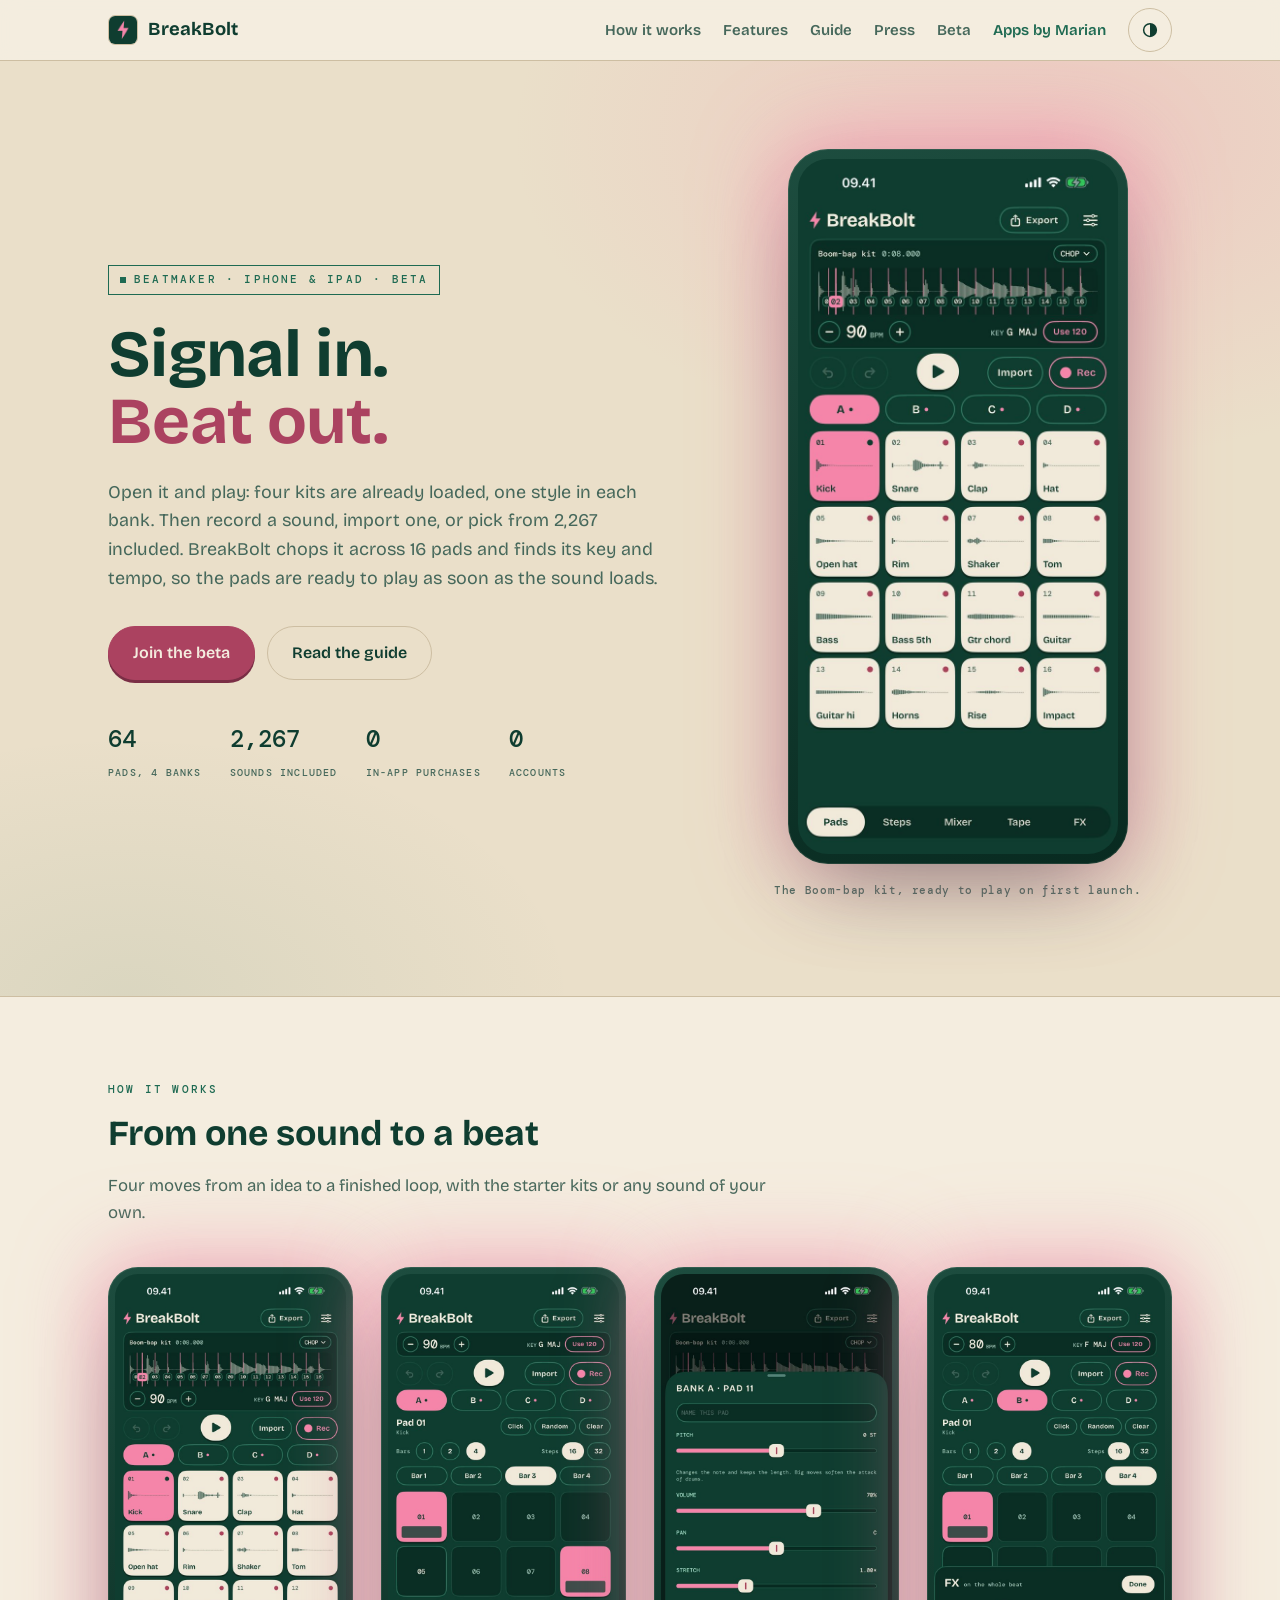
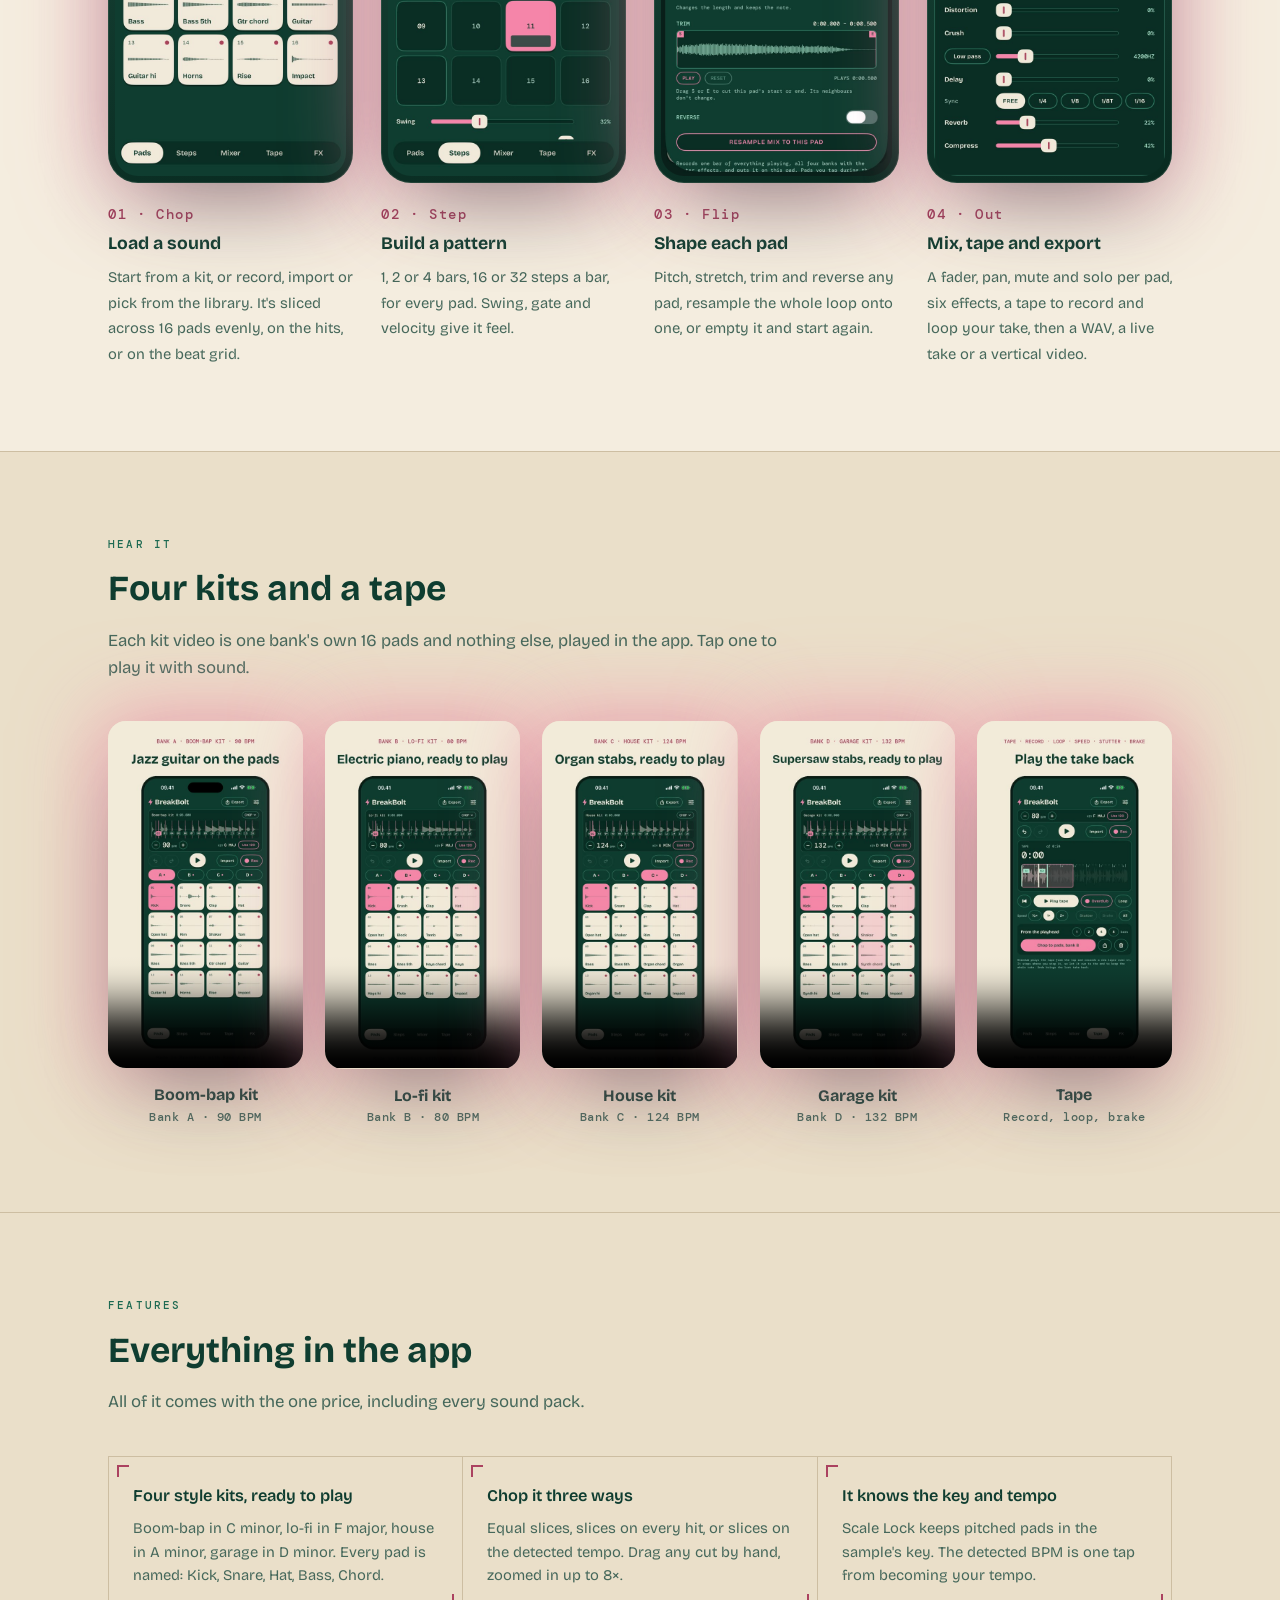
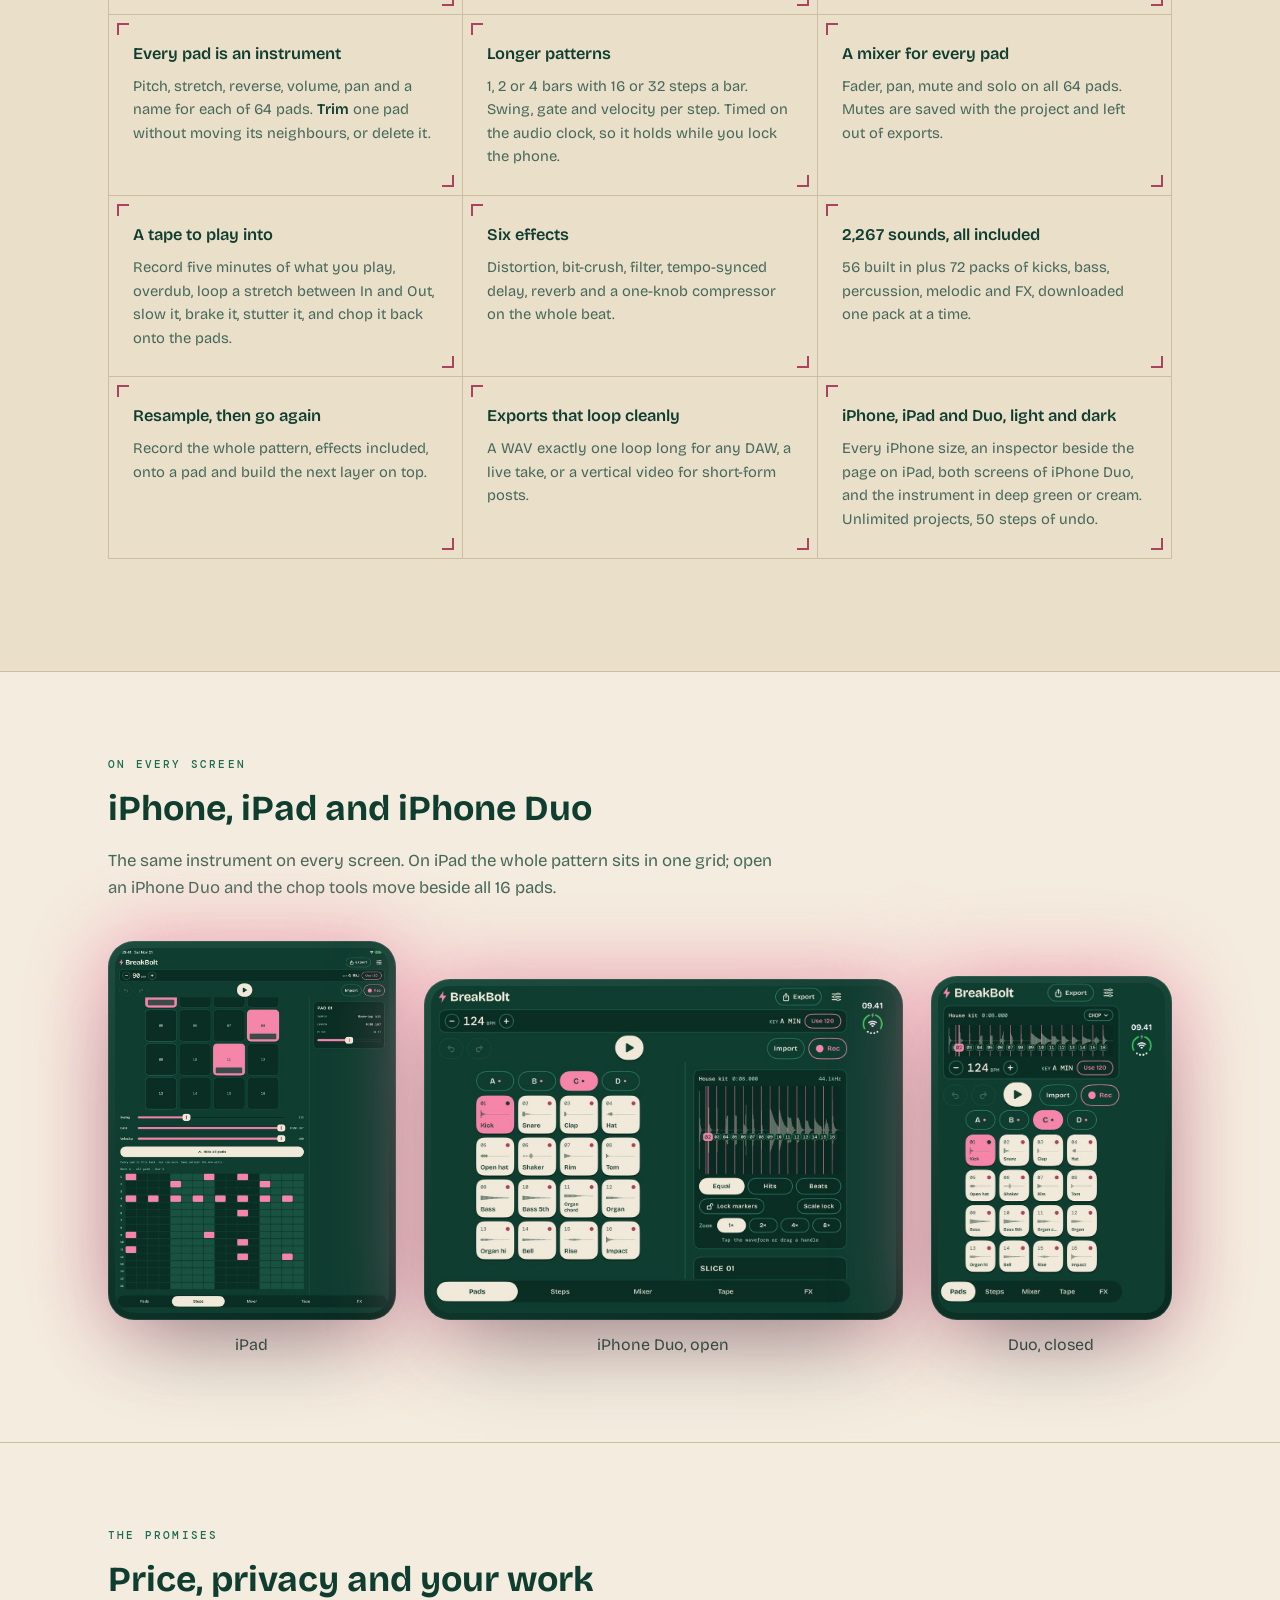
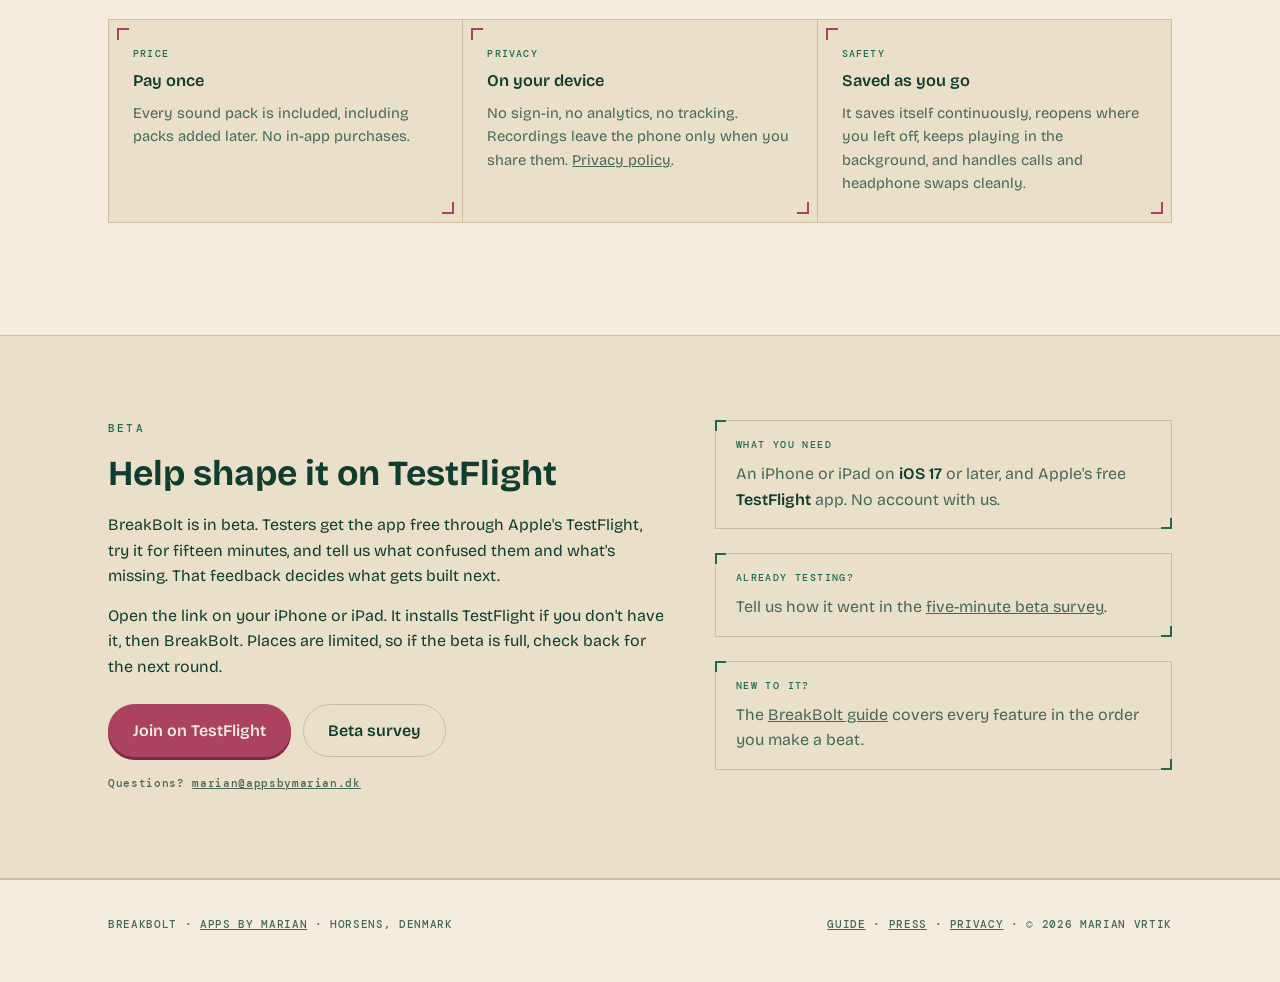
==== commit 29127ffc: "Guide: how Pitch and Scale lock work; resample records the whole pattern Co-Authored-By: Claude Opus" ====
--- a/breakbolt/index.html
+++ b/breakbolt/index.html
@@ -133,7 +133,7 @@
       <div class="fcard"><p class="ft">A tape to play into</p><p class="fd">Record five minutes of what you play, overdub, loop a stretch between In and Out, slow it, brake it, stutter it, and chop it back onto the pads.</p></div>
       <div class="fcard"><p class="ft">Six effects</p><p class="fd">Distortion, bit-crush, filter, tempo-synced delay, reverb and a one-knob compressor on the whole beat.</p></div>
       <div class="fcard"><p class="ft">2,267 sounds, all included</p><p class="fd">56 built in plus 72 packs of kicks, bass, percussion, melodic and FX, downloaded one pack at a time.</p></div>
-      <div class="fcard"><p class="ft">Resample, then go again</p><p class="fd">Record one bar of everything playing, effects included, onto a pad and build the next layer on top.</p></div>
+      <div class="fcard"><p class="ft">Resample, then go again</p><p class="fd">Record the whole pattern, effects included, onto a pad and build the next layer on top.</p></div>
       <div class="fcard"><p class="ft">Exports that loop cleanly</p><p class="fd">A WAV exactly one loop long for any DAW, a live take, or a vertical video for short-form posts.</p></div>
       <div class="fcard"><p class="ft">iPhone, iPad and Duo, light and dark</p><p class="fd">Every iPhone size, an inspector beside the page on iPad, both screens of iPhone Duo, and the instrument in deep green or cream. Unlimited projects, 50 steps of undo.</p></div>
     </div>
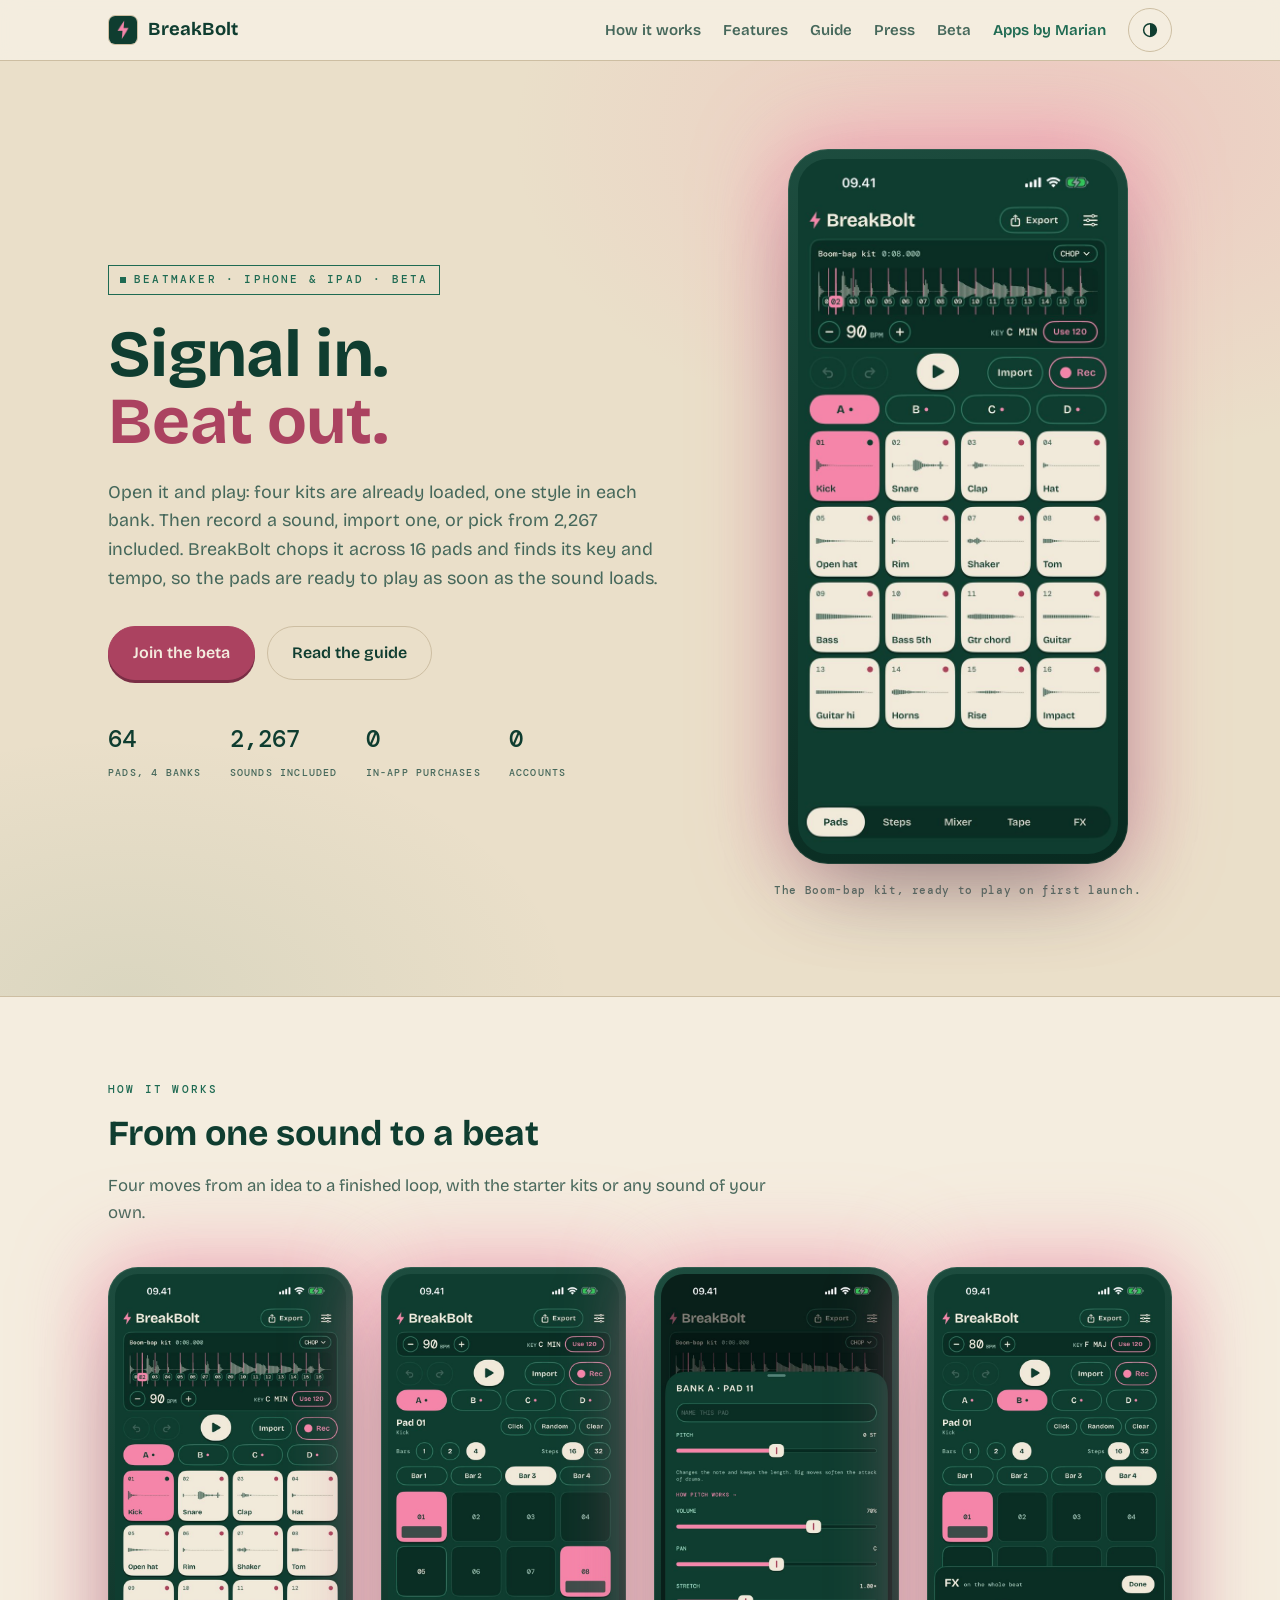
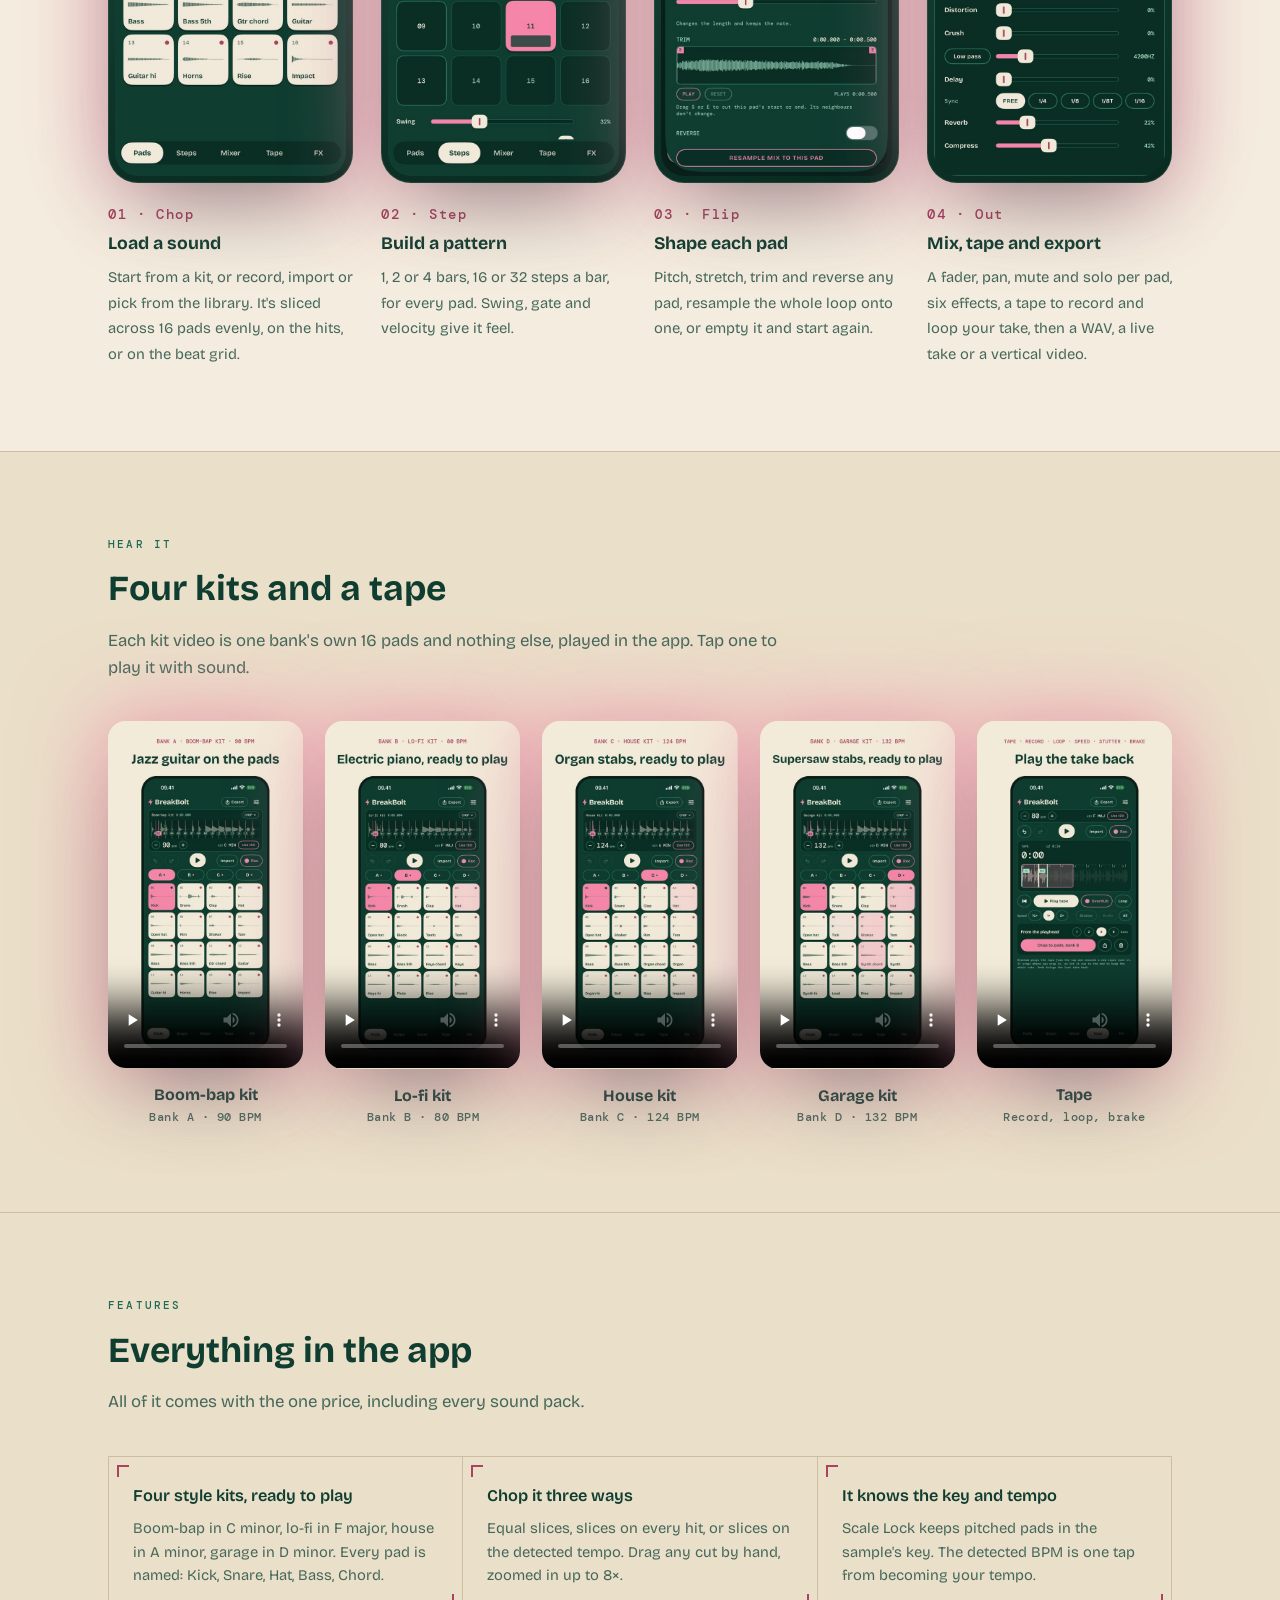
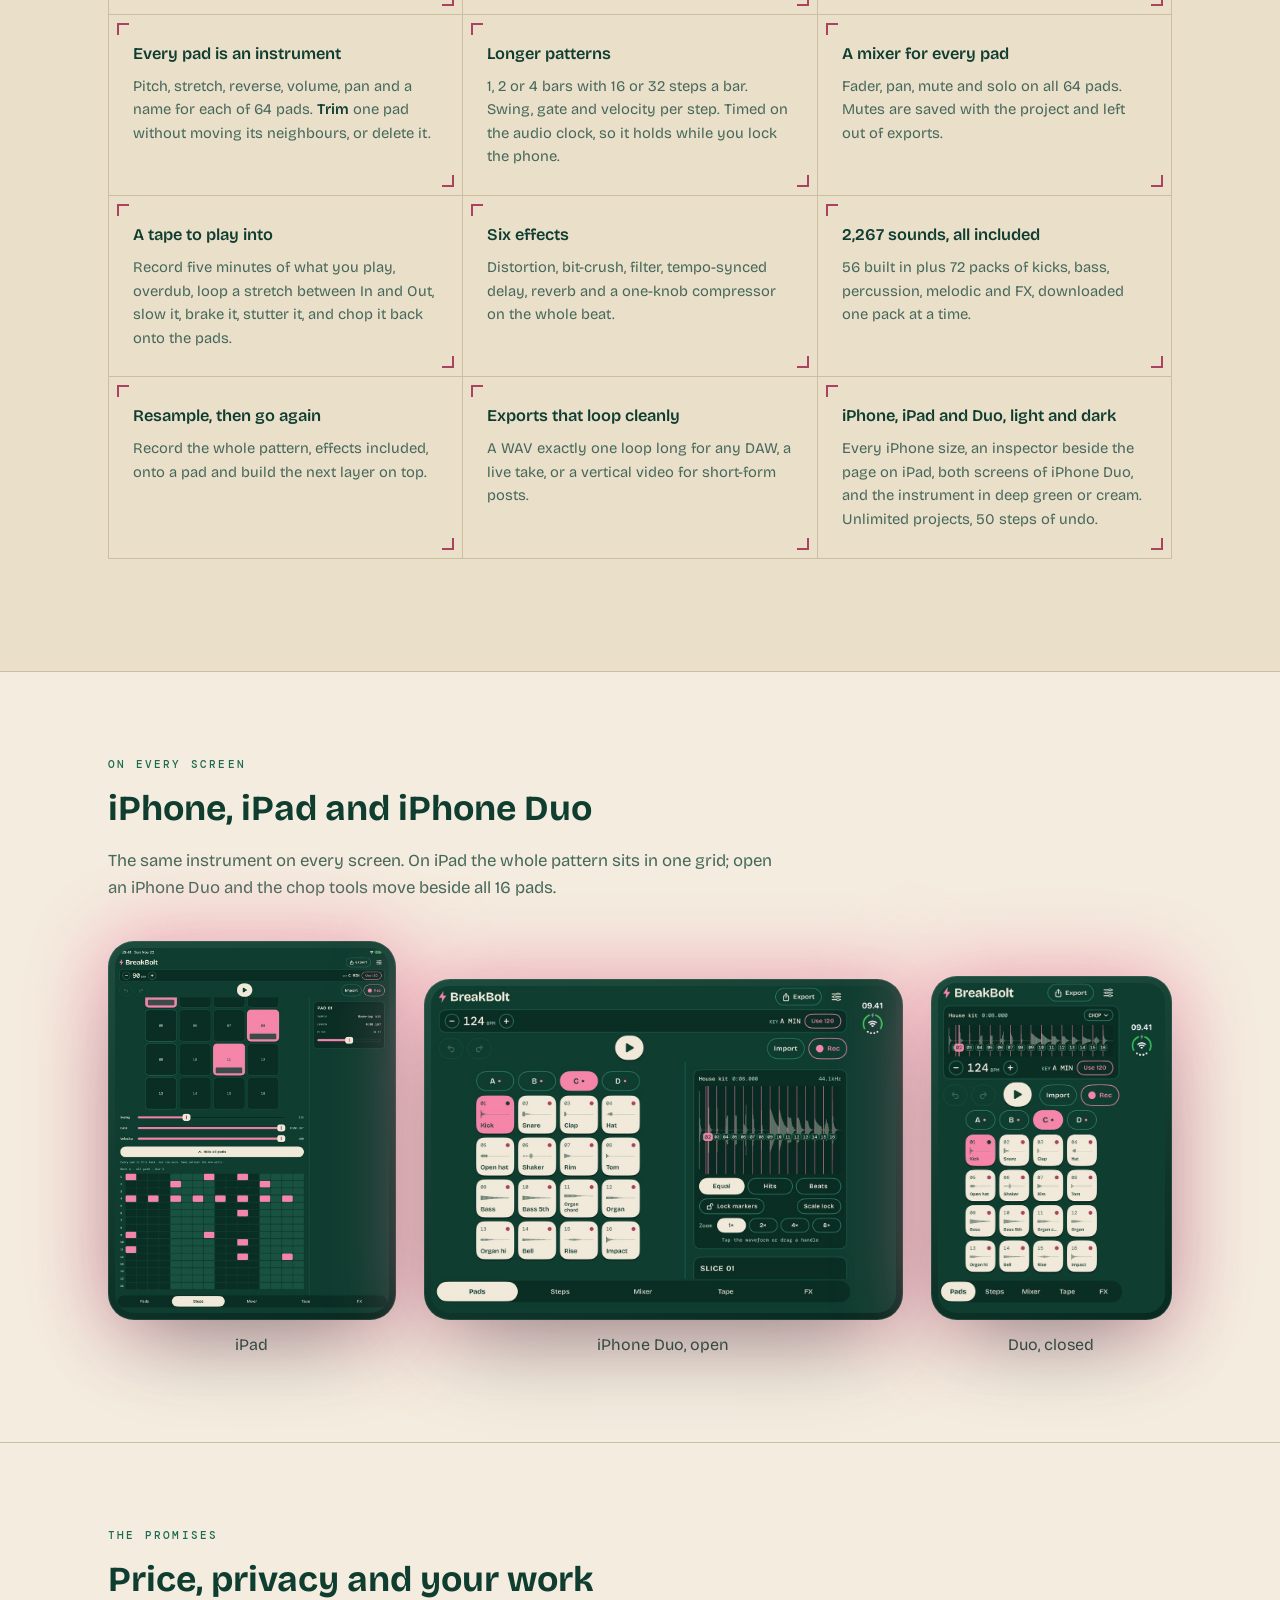
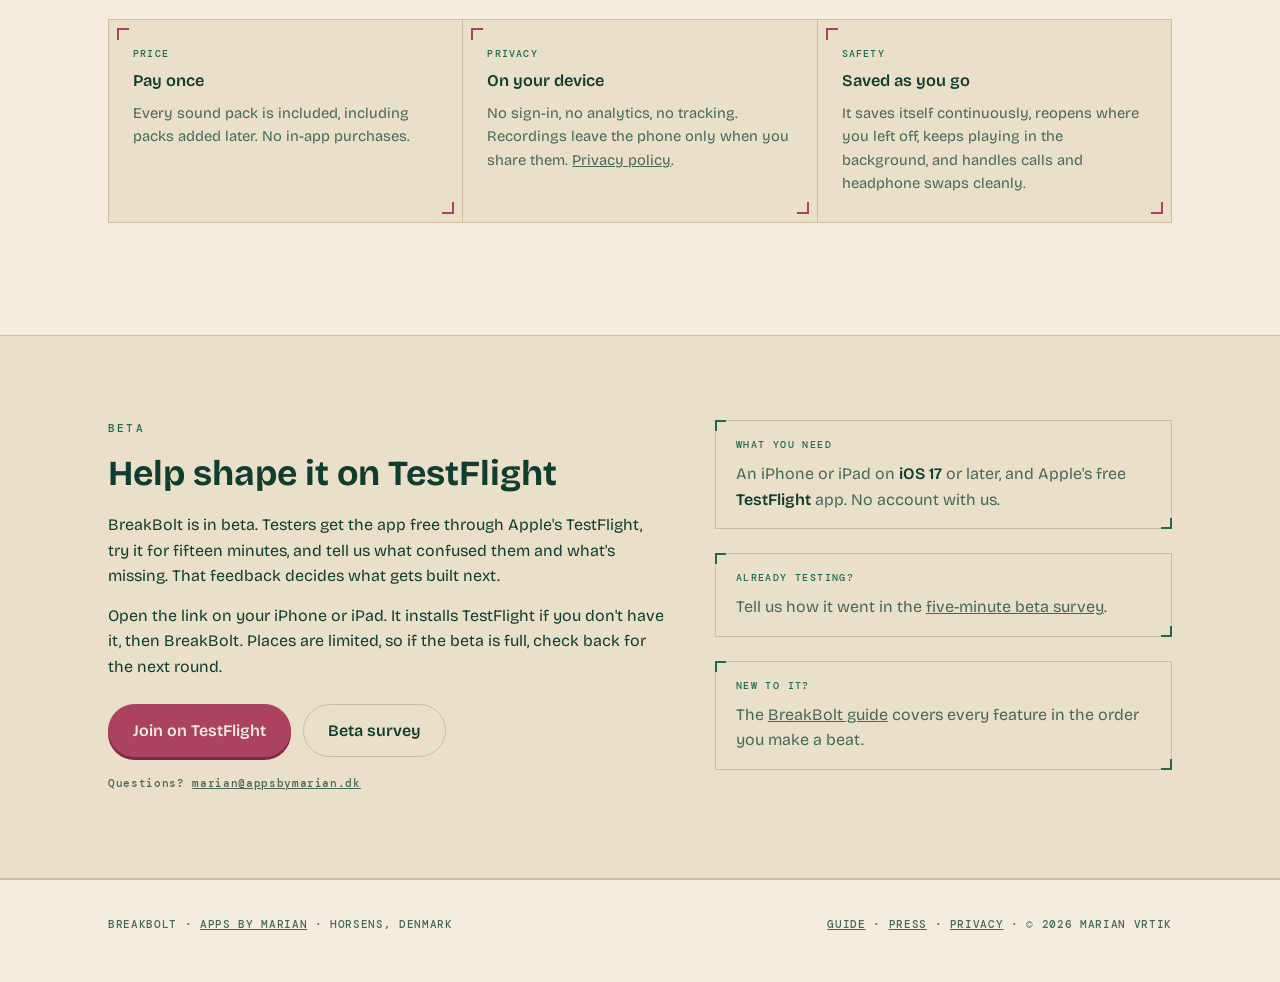
==== commit 701d38b8: "BreakBolt: press page for build 4; screenshots and boom-bap video retaken Press copy and features ma" ====
--- a/breakbolt/index.html
+++ b/breakbolt/index.html
@@ -15,7 +15,7 @@
 <link rel="icon" href="assets/icon-512.png" type="image/png">
 <link rel="apple-touch-icon" href="assets/apple-touch-icon.png">
 <link rel="preload" href="assets/fonts/BricolageGrotesque-Bold.ttf" as="font" type="font/ttf" crossorigin>
-<link rel="stylesheet" href="style.css?v=20261124">
+<link rel="stylesheet" href="style.css?v=20261126">
 </head>
 <body>
 
--- a/breakbolt/style.css
+++ b/breakbolt/style.css
@@ -265,7 +265,9 @@
   nav.toc a:hover, nav.toc a:focus-visible { background: var(--panel-2); color: var(--signal-text); outline: none; }
   nav.toc a .n { font-family: var(--mono); color: var(--signal-text); font-size: 0.78rem; flex-shrink: 0; }
 
-  section[id] { scroll-margin-top: 12px; }
+  /* A link to a section or a subheading (guide.html#pitch) stops below
+     the 60px sticky header instead of under it. */
+  section[id], h3[id] { scroll-margin-top: 76px; }
   .new {
     font-family: var(--mono);
     font-size: 10px;
@@ -459,3 +461,8 @@
   .split { grid-template-columns: 1fr; gap: 28px; }
   .gshot { position: static; width: min(260px, 72vw); margin: 4px auto 0; }
 }
+
+/* Press page video posters: same reel as the home page, linking to the MP4. */
+.reel .poster { display: block; border-radius: 18px; overflow: hidden; box-shadow: 0 30px 70px -30px var(--shadow), 0 0 70px 4px var(--glow); }
+.reel .poster img { display: block; width: 100%; aspect-ratio: 1080 / 1920; object-fit: cover; }
+.reel .dl { display: block; font-family: var(--mono); font-size: 0.78rem; color: var(--signal-text); }
